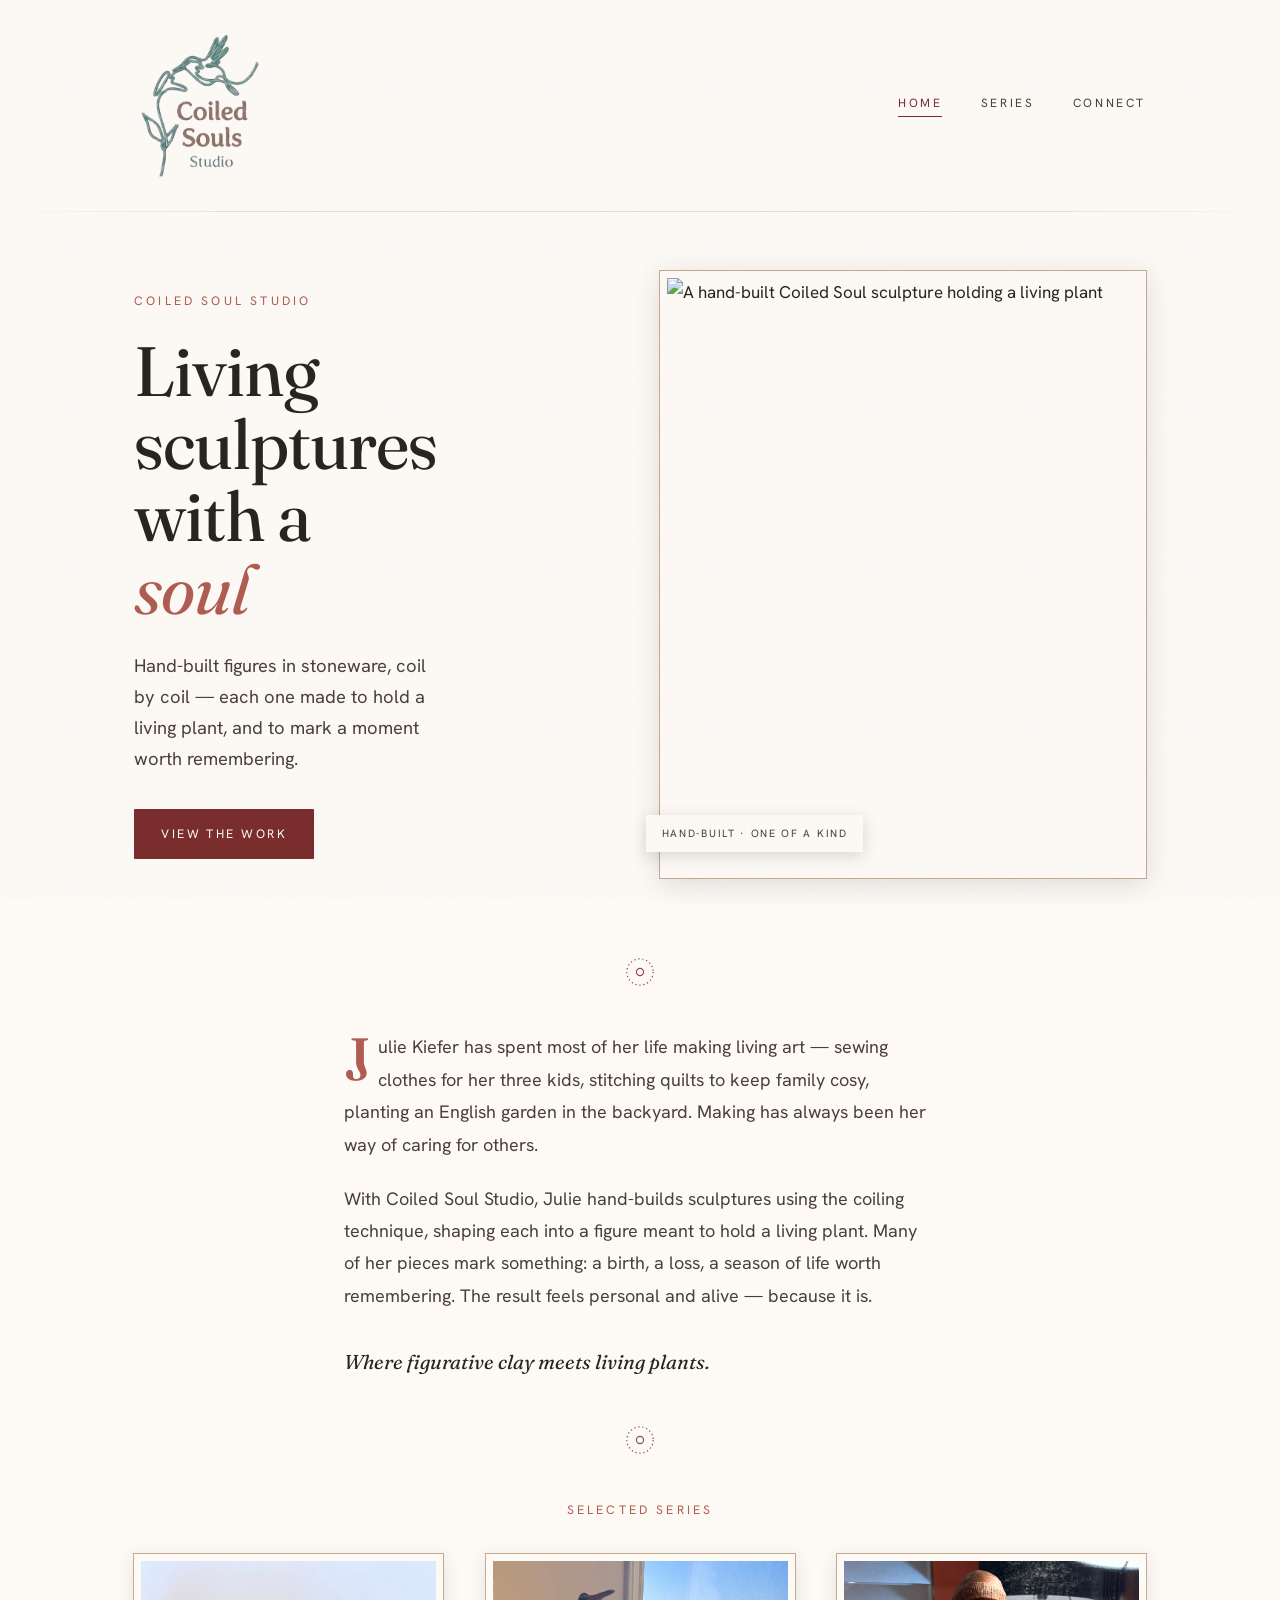
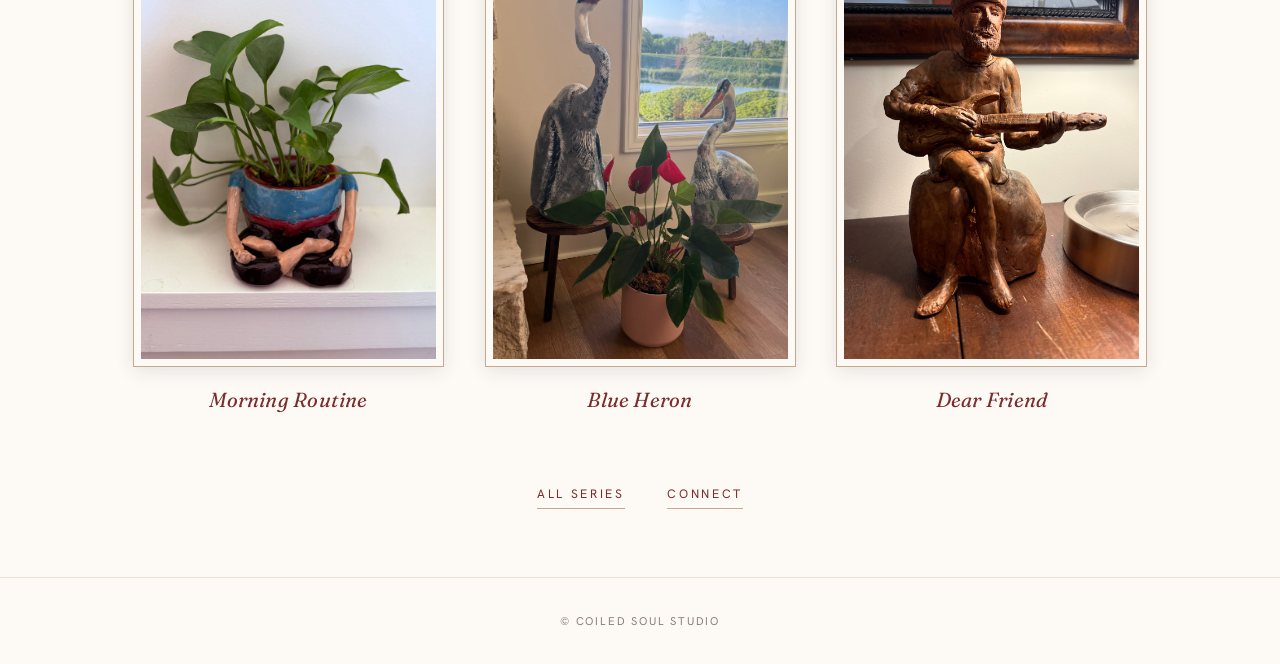
==== index.html @ 81e9a255 "Redesign: Fraunces+Hanken type, Kiln & Terroir palette, new hero, craft texture" ====
<!DOCTYPE html>
<html lang="en">
<head>
  <meta charset="UTF-8" />
  <meta name="viewport" content="width=device-width, initial-scale=1.0" />
  <title>Coiled Soul Studio</title>
  <meta name="description" content="Hand-built clay sculptures by Julie Kiefer — living figures, coil-built in stoneware, made to hold a plant and to mark the moments worth remembering." />
  <link rel="icon" type="image/png" href="favicon.png" />
  <link rel="preconnect" href="https://fonts.googleapis.com" />
  <link rel="preconnect" href="https://fonts.gstatic.com" crossorigin />
  <link href="https://fonts.googleapis.com/css2?family=Fraunces:ital,opsz,wght@0,9..144,400..600;1,9..144,400..500&family=Hanken+Grotesk:wght@400;500;600&display=swap" rel="stylesheet" />
  <link rel="stylesheet" href="style.css" />
</head>
<body>

  <header class="site-header">
    <a href="index.html"><img src="logo.png" alt="Coiled Soul Studio" class="brand-mark" /></a>
    <nav>
      <a href="index.html" class="active">Home</a>
      <a href="series.html">Series</a>
      <a href="connect.html">Connect</a>
    </nav>
  </header>
  <hr class="hairline" />

  <section class="hero">
    <div class="hero-copy">
      <p class="hero-eyebrow">Coiled Soul Studio</p>
      <h1 class="hero-title">Living sculptures<br />with a <em>soul</em></h1>
      <p class="hero-sub">Hand-built figures in stoneware, coil by coil — each one made to hold a living plant, and to mark a moment worth remembering.</p>
      <a class="hero-cta" href="series.html">View the work</a>
    </div>
    <div class="hero-media">
      <img src="Photos - website/Home page/Homepage photo.jpeg" alt="A hand-built Coiled Soul sculpture holding a living plant" class="framed" />
    </div>
  </section>

  <div class="divider"></div>

  <section class="story">
    <p>Julie Kiefer has spent most of her life making living art — sewing clothes for her three kids, stitching quilts to keep family cosy, planting an English garden in the backyard. Making has always been her way of caring for others.</p>
    <p>With Coiled Soul Studio, Julie hand-builds sculptures using the coiling technique, shaping each into a figure meant to hold a living plant. Many of her pieces mark something: a birth, a loss, a season of life worth remembering. The result feels personal and alive — because it is.</p>
    <p class="signoff">Where figurative clay meets living plants.</p>
  </section>

  <div class="divider"></div>

  <p class="section-label">Selected Series</p>
  <section class="series-preview">
    <div class="series-card">
      <a href="morning-routine.html"><img src="Photos - website/Morning Routine/Good intentions.jpg" alt="Morning Routine" /></a>
      <a href="morning-routine.html" class="series-card-title">Morning Routine</a>
    </div>
    <div class="series-card">
      <a href="blue-heron.html"><img src="Photos - website/Blue Heron/blue-heron.jpg" alt="Blue Heron" /></a>
      <a href="blue-heron.html" class="series-card-title">Blue Heron</a>
    </div>
    <div class="series-card">
      <a href="dear-friend.html"><img src="Photos - website/Dear Friend/dear-friend.jpg" alt="Dear Friend" /></a>
      <a href="dear-friend.html" class="series-card-title">Dear Friend</a>
    </div>
  </section>

  <div class="page-links">
    <a href="series.html">All Series</a>
    <a href="connect.html">Connect</a>
  </div>

  <footer>© Coiled Soul Studio</footer>

</body>
</html>
---- style.css ----
*, *::before, *::after { box-sizing: border-box; margin: 0; padding: 0; }

/* ──────────────────────────────────────────────
   COILED SOUL STUDIO
   Palette: brand "Kiln & Terroir" (Peach / Rich
   Terracotta / Sage Moss / Oxblood) on warm neutrals.
   Type: Fraunces (crafted display serif) + Hanken
   Grotesk (warm humanist sans for body/UI).
   ────────────────────────────────────────────── */

:root {
  /* neutrals */
  --warm-white:   #FDFAF6;
  --linen:        #F2EBE1;
  --linen-deep:   #EAE0D2;
  --charcoal:     #2A2420;
  --charcoal-mid: #4A3F3B;
  --mid-gray:     #8C8078;
  --stone:        #C4AA8F;
  /* kiln & terroir */
  --peach:        #FFBE98;
  --terracotta:   #B05C52;
  --sage:         #6B7F5E;
  --oxblood:      #7B2D2D;

  --maxw: 1080px;
  --ease: cubic-bezier(0.22, 1, 0.36, 1);
}

html { scroll-behavior: smooth; }

html, body {
  background-color: var(--warm-white);
  color: var(--charcoal);
  font-family: 'Hanken Grotesk', system-ui, Arial, sans-serif;
  font-weight: 400;
  font-size: 17px;
  line-height: 1.65;
  min-height: 100%;
  -webkit-font-smoothing: antialiased;
  text-rendering: optimizeLegibility;
}

/* subtle fired-clay grain over everything — craft texture */
body::before {
  content: "";
  position: fixed;
  inset: 0;
  z-index: 9999;
  pointer-events: none;
  opacity: 0.05;
  mix-blend-mode: multiply;
  background-image: url("data:image/svg+xml,%3Csvg xmlns='http://www.w3.org/2000/svg' width='160' height='160'%3E%3Cfilter id='n'%3E%3CfeTurbulence type='fractalNoise' baseFrequency='0.85' numOctaves='2' stitchTiles='stitch'/%3E%3C/filter%3E%3Crect width='100%25' height='100%25' filter='url(%23n)'/%3E%3C/svg%3E");
}

a { color: inherit; text-decoration: none; }

img { display: block; max-width: 100%; }

/* matte-board photo treatment, used everywhere */
.framed {
  border: 7px solid var(--warm-white);
  outline: 1px solid var(--stone);
  box-shadow: 0 6px 26px rgba(42, 36, 32, 0.14);
}

/* ── NAV ───────────────────────────────────── */
.site-header {
  display: flex;
  align-items: center;
  justify-content: space-between;
  gap: 1.5rem;
  max-width: var(--maxw);
  margin: 0 auto;
  padding: 1.6rem 2rem;
}

.site-header .brand-mark { width: 132px; }

nav {
  display: flex;
  gap: 2.25rem;
}

nav a {
  font-size: 0.7rem;
  letter-spacing: 0.22em;
  text-transform: uppercase;
  color: var(--charcoal-mid);
  padding-bottom: 3px;
  border-bottom: 1.5px solid transparent;
  transition: color 0.2s var(--ease), border-color 0.2s var(--ease);
}

nav a:hover { color: var(--oxblood); }
nav a.active { color: var(--oxblood); border-bottom-color: var(--oxblood); }

.hairline {
  height: 1px;
  background: linear-gradient(90deg, transparent, var(--linen-deep) 18%, var(--linen-deep) 82%, transparent);
  border: 0;
}

/* legacy centered logo (still used on inner pages) */
.site-logo {
  display: block;
  margin: 2.25rem auto 0;
  width: min(190px, 50vw);
}

/* ── STAMP DIVIDER (replaces the plain 1px line) ─ */
.divider {
  width: 34px;
  height: 34px;
  margin: 2.5rem auto;
  background-image: url("data:image/svg+xml,%3Csvg xmlns='http://www.w3.org/2000/svg' viewBox='0 0 40 40'%3E%3Cg fill='none' stroke='%237B2D2D' stroke-width='1.4'%3E%3Ccircle cx='20' cy='20' r='15.5' stroke-dasharray='1.5 3.2'/%3E%3Ccircle cx='20' cy='20' r='4.2'/%3E%3C/g%3E%3C/svg%3E");
  background-size: contain;
  background-repeat: no-repeat;
  opacity: 0.85;
}

/* ── HERO (home) ───────────────────────────── */
.hero {
  display: grid;
  grid-template-columns: 1fr 1.05fr;
  gap: clamp(2rem, 5vw, 4.5rem);
  align-items: center;
  max-width: var(--maxw);
  margin: clamp(1.5rem, 5vw, 3.5rem) auto clamp(2.5rem, 6vw, 4.5rem);
  padding: 0 2rem;
}

.hero-copy { max-width: 30ch; }

.hero-eyebrow {
  font-size: 0.72rem;
  letter-spacing: 0.26em;
  text-transform: uppercase;
  color: var(--terracotta);
  margin-bottom: 1.4rem;
}

.hero-title {
  font-family: 'Fraunces', Georgia, serif;
  font-optical-sizing: auto;
  font-weight: 430;
  font-size: clamp(2.5rem, 6vw, 4.1rem);
  line-height: 1.04;
  letter-spacing: -0.015em;
  color: var(--charcoal);
}

.hero-title em {
  font-style: italic;
  font-weight: 400;
  color: var(--terracotta);
}

.hero-sub {
  margin-top: 1.5rem;
  font-size: 1.08rem;
  line-height: 1.7;
  color: var(--charcoal-mid);
}

.hero-cta {
  display: inline-block;
  margin-top: 2rem;
  font-size: 0.72rem;
  letter-spacing: 0.2em;
  text-transform: uppercase;
  color: var(--warm-white);
  background: var(--oxblood);
  padding: 0.85rem 1.6rem;
  border-radius: 1px;
  transition: background 0.2s var(--ease), transform 0.2s var(--ease);
}

.hero-cta:hover { background: var(--terracotta); transform: translateY(-1px); }

.hero-media { position: relative; }

.hero-media img {
  width: 100%;
  aspect-ratio: 4/5;
  object-fit: cover;
}

/* small ceramic-stamp badge overlapping the hero image */
.hero-media::after {
  content: "Hand-built · one of a kind";
  position: absolute;
  left: -14px;
  bottom: 26px;
  background: var(--warm-white);
  color: var(--charcoal-mid);
  font-size: 0.62rem;
  letter-spacing: 0.16em;
  text-transform: uppercase;
  padding: 0.6rem 0.9rem;
  box-shadow: 0 4px 16px rgba(42, 36, 32, 0.16);
}

/* ── STORY ─────────────────────────────────── */
.story {
  max-width: 660px;
  margin: 0 auto;
  padding: 0 2rem;
  color: var(--charcoal-mid);
}

.story p { font-size: 1.06rem; line-height: 1.8; }
.story p + p { margin-top: 1.2em; }

.story p:first-of-type::first-letter {
  font-family: 'Fraunces', Georgia, serif;
  font-weight: 500;
  float: left;
  font-size: 3.5rem;
  line-height: 0.82;
  padding: 0.06em 0.12em 0 0;
  color: var(--terracotta);
}

.story .signoff {
  font-family: 'Fraunces', Georgia, serif;
  font-style: italic;
  font-size: 1.18rem;
  color: var(--charcoal);
  margin-top: 1.6em;
}

/* ── SECTION LABELS ────────────────────────── */
.section-label {
  text-align: center;
  font-size: 0.72rem;
  letter-spacing: 0.26em;
  text-transform: uppercase;
  color: var(--terracotta);
  margin-bottom: 2rem;
}

/* ── SERIES PREVIEW + INDEX ────────────────── */
.series-index,
.series-preview {
  display: grid;
  grid-template-columns: repeat(auto-fit, minmax(230px, 1fr));
  gap: clamp(1.5rem, 4vw, 2.5rem);
  max-width: var(--maxw);
  margin: 0 auto 4rem;
  padding: 0 2rem;
}

.series-card {
  display: flex;
  flex-direction: column;
  align-items: center;
  gap: 1rem;
}

.series-card img {
  width: 100%;
  aspect-ratio: 3/4;
  object-fit: cover;
  border: 7px solid var(--warm-white);
  outline: 1px solid var(--stone);
  box-shadow: 0 4px 18px rgba(42, 36, 32, 0.12);
  transition: box-shadow 0.25s var(--ease), transform 0.25s var(--ease);
}

.series-card a:hover img {
  box-shadow: 0 10px 30px rgba(42, 36, 32, 0.2);
  transform: translateY(-3px);
}

.series-card-title {
  font-family: 'Fraunces', Georgia, serif;
  font-style: italic;
  font-size: 1.2rem;
  color: var(--oxblood);
  letter-spacing: 0.01em;
  transition: color 0.2s var(--ease);
}

.series-card-title:hover { color: var(--charcoal); }

/* ── SERIES DETAIL ─────────────────────────── */
.page-title,
.series-heading {
  text-align: center;
  font-family: 'Fraunces', Georgia, serif;
  font-weight: 450;
  font-size: clamp(1.9rem, 4.5vw, 2.6rem);
  letter-spacing: -0.01em;
  color: var(--charcoal);
  margin-bottom: 2rem;
}

.series-section {
  max-width: var(--maxw);
  margin: 0 auto;
  padding: 0 2rem 4rem;
}

.series-grid {
  display: grid;
  grid-template-columns: repeat(auto-fit, minmax(230px, 1fr));
  gap: 2rem;
}

.piece {
  display: flex;
  flex-direction: column;
  align-items: center;
  gap: 0.75rem;
}

.piece img {
  width: 100%;
  aspect-ratio: 3/4;
  object-fit: cover;
  border: 7px solid var(--warm-white);
  outline: 1px solid var(--stone);
  box-shadow: 0 4px 18px rgba(42, 36, 32, 0.12);
}

.piece-caption {
  font-family: 'Fraunces', Georgia, serif;
  font-style: italic;
  font-size: 0.98rem;
  color: var(--mid-gray);
}

/* series prose (e.g. Blue Heron) */
.series-prose-grid {
  display: grid;
  grid-template-columns: 0.9fr 1.1fr;
  gap: clamp(2rem, 5vw, 3.5rem);
  align-items: start;
}

.series-prose-grid .piece img { aspect-ratio: 3/4; }

.series-prose {
  font-size: 1.04rem;
  line-height: 1.8;
  color: var(--charcoal-mid);
}

.series-prose p + p { margin-top: 1.1em; }
.series-prose em { font-family: 'Fraunces', Georgia, serif; font-style: italic; color: var(--oxblood); }

/* ── PAGE LINKS / BACK ─────────────────────── */
.page-links {
  display: flex;
  justify-content: center;
  gap: 2.5rem;
  padding-bottom: 4rem;
}

.page-links a {
  font-size: 0.72rem;
  letter-spacing: 0.22em;
  text-transform: uppercase;
  color: var(--oxblood);
  border-bottom: 1px solid var(--stone);
  padding-bottom: 3px;
  transition: color 0.2s var(--ease), border-color 0.2s var(--ease);
}

.page-links a:hover { color: var(--charcoal); border-bottom-color: var(--charcoal); }

.series-back { text-align: center; padding-bottom: 3.5rem; }

.series-back a {
  font-size: 0.7rem;
  letter-spacing: 0.22em;
  text-transform: uppercase;
  color: var(--mid-gray);
  transition: color 0.2s var(--ease);
}

.series-back a:hover { color: var(--oxblood); }

/* ── CONNECT ───────────────────────────────── */
.connect-section {
  max-width: 520px;
  margin: 0 auto;
  padding: 0 2rem 4rem;
  text-align: center;
  display: flex;
  flex-direction: column;
  align-items: center;
  gap: 1.75rem;
}

.connect-intro {
  font-family: 'Fraunces', Georgia, serif;
  font-style: italic;
  font-size: clamp(1.15rem, 2.4vw, 1.4rem);
  line-height: 1.7;
  color: var(--charcoal-mid);
}

.connect-links-row {
  display: flex;
  flex-wrap: wrap;
  justify-content: center;
  gap: 2.5rem;
}

.connect-link {
  display: flex;
  align-items: center;
  gap: 0.6rem;
  font-size: 0.82rem;
  letter-spacing: 0.06em;
  color: var(--charcoal-mid);
  transition: color 0.2s var(--ease);
}

.connect-link:hover { color: var(--oxblood); }

.connect-link svg {
  width: 20px;
  height: 20px;
  flex-shrink: 0;
  stroke: currentColor;
  fill: none;
  stroke-width: 1.5;
  stroke-linecap: round;
  stroke-linejoin: round;
}

/* ── FOOTER ────────────────────────────────── */
footer {
  text-align: center;
  padding: 2rem 1.5rem;
  font-size: 0.66rem;
  letter-spacing: 0.16em;
  text-transform: uppercase;
  color: var(--mid-gray);
  border-top: 1px solid var(--linen-deep);
}

/* ── RESPONSIVE ────────────────────────────── */
@media (max-width: 760px) {
  .site-header { flex-direction: column; gap: 1.1rem; padding: 1.3rem 1.5rem; }
  .hero { grid-template-columns: 1fr; gap: 2rem; }
  .hero-copy { max-width: none; }
  .hero-media { order: -1; }
  .hero-media::after { left: 8px; }
  .series-prose-grid { grid-template-columns: 1fr; }
}
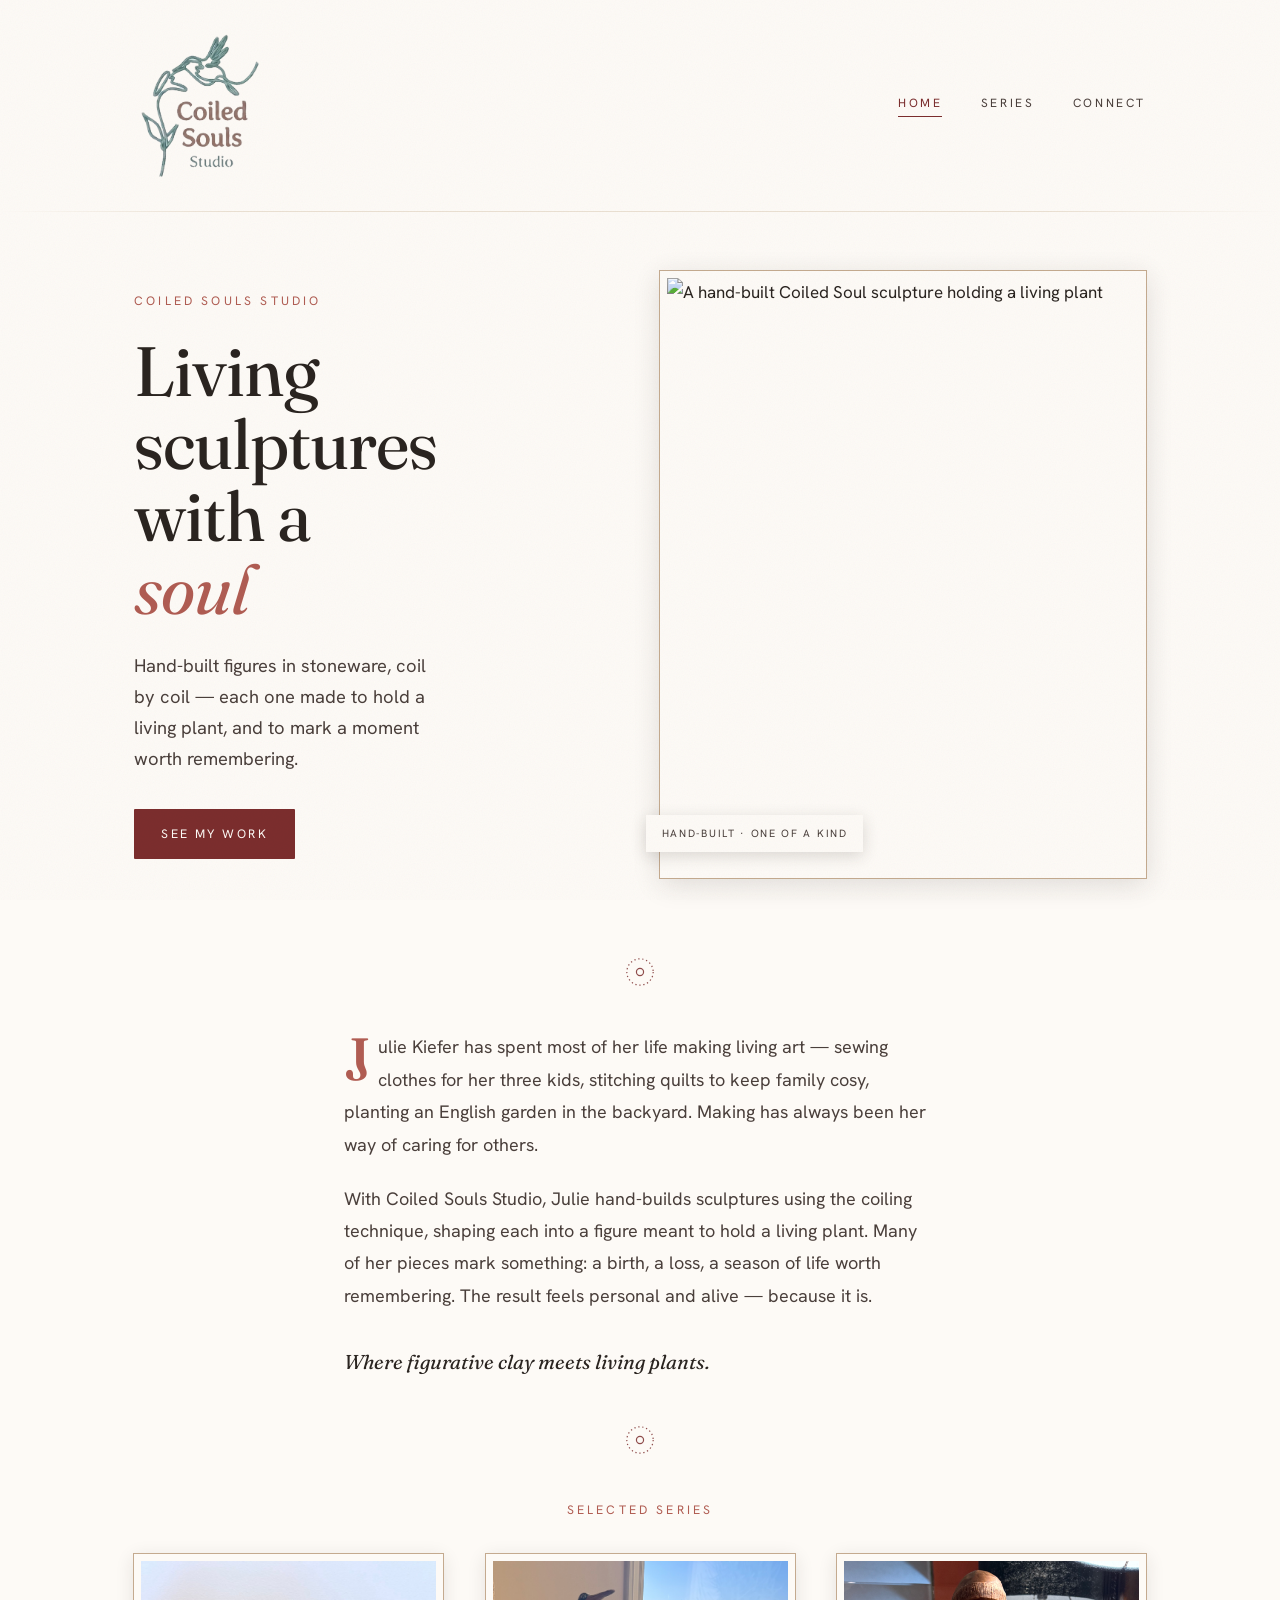
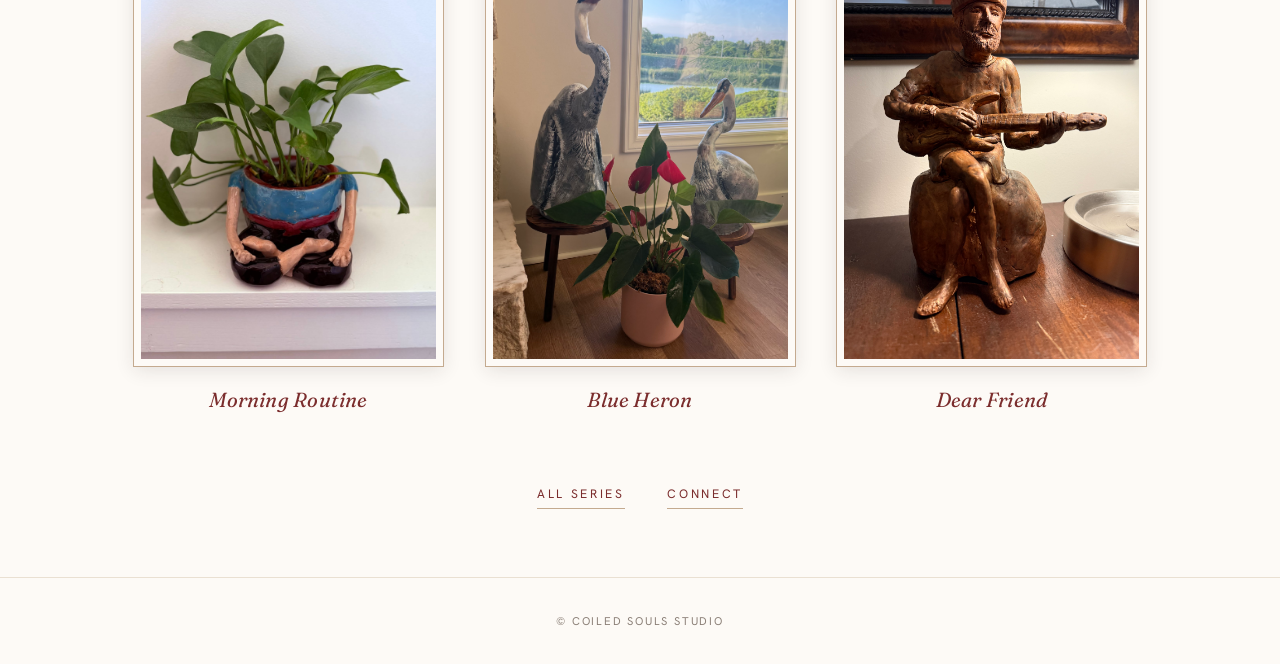
==== commit 41b6bbfd: "Update name to Coiled Souls Studio, button text, series heading, connect italics - Rename "Coiled So" ====
--- a/index.html
+++ b/index.html
@@ -3,7 +3,7 @@
 <head>
   <meta charset="UTF-8" />
   <meta name="viewport" content="width=device-width, initial-scale=1.0" />
-  <title>Coiled Soul Studio</title>
+  <title>Coiled Souls Studio</title>
   <meta name="description" content="Hand-built clay sculptures by Julie Kiefer — living figures, coil-built in stoneware, made to hold a plant and to mark the moments worth remembering." />
   <link rel="icon" type="image/png" href="favicon.png" />
   <link rel="preconnect" href="https://fonts.googleapis.com" />
@@ -14,7 +14,7 @@
 <body>
 
   <header class="site-header">
-    <a href="index.html"><img src="logo.png" alt="Coiled Soul Studio" class="brand-mark" /></a>
+    <a href="index.html"><img src="logo.png" alt="Coiled Souls Studio" class="brand-mark" /></a>
     <nav>
       <a href="index.html" class="active">Home</a>
       <a href="series.html">Series</a>
@@ -25,10 +25,10 @@
 
   <section class="hero">
     <div class="hero-copy">
-      <p class="hero-eyebrow">Coiled Soul Studio</p>
+      <p class="hero-eyebrow">Coiled Souls Studio</p>
       <h1 class="hero-title">Living sculptures<br />with a <em>soul</em></h1>
       <p class="hero-sub">Hand-built figures in stoneware, coil by coil — each one made to hold a living plant, and to mark a moment worth remembering.</p>
-      <a class="hero-cta" href="series.html">View the work</a>
+      <a class="hero-cta" href="series.html">See my work</a>
     </div>
     <div class="hero-media">
       <img src="Photos - website/Home page/Homepage photo.jpeg" alt="A hand-built Coiled Soul sculpture holding a living plant" class="framed" />
@@ -39,7 +39,7 @@
 
   <section class="story">
     <p>Julie Kiefer has spent most of her life making living art — sewing clothes for her three kids, stitching quilts to keep family cosy, planting an English garden in the backyard. Making has always been her way of caring for others.</p>
-    <p>With Coiled Soul Studio, Julie hand-builds sculptures using the coiling technique, shaping each into a figure meant to hold a living plant. Many of her pieces mark something: a birth, a loss, a season of life worth remembering. The result feels personal and alive — because it is.</p>
+    <p>With Coiled Souls Studio, Julie hand-builds sculptures using the coiling technique, shaping each into a figure meant to hold a living plant. Many of her pieces mark something: a birth, a loss, a season of life worth remembering. The result feels personal and alive — because it is.</p>
     <p class="signoff">Where figurative clay meets living plants.</p>
   </section>
 
@@ -66,7 +66,7 @@
     <a href="connect.html">Connect</a>
   </div>
 
-  <footer>© Coiled Soul Studio</footer>
+  <footer>© Coiled Souls Studio</footer>
 
 </body>
 </html>
--- a/style.css
+++ b/style.css
@@ -396,7 +396,7 @@
 
 .connect-intro {
   font-family: 'Fraunces', Georgia, serif;
-  font-style: italic;
+  font-style: normal;
   font-size: clamp(1.15rem, 2.4vw, 1.4rem);
   line-height: 1.7;
   color: var(--charcoal-mid);
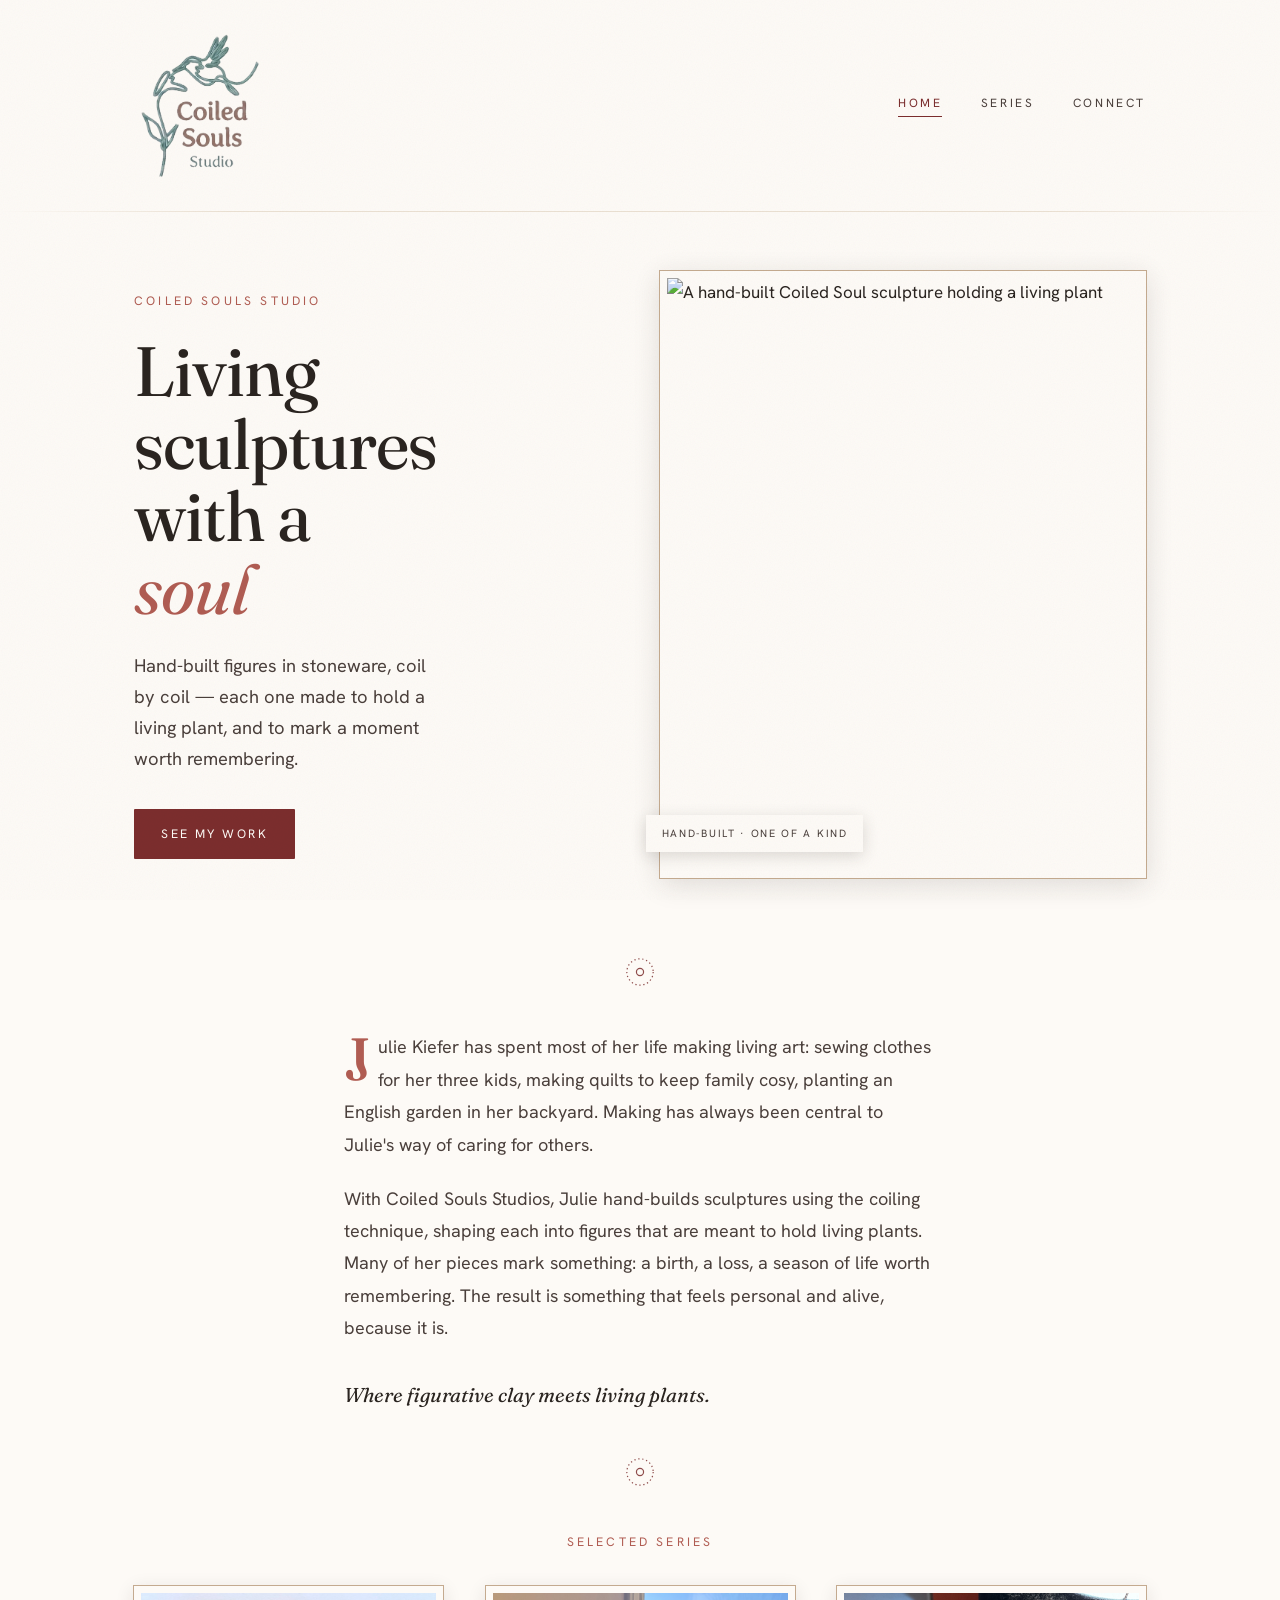
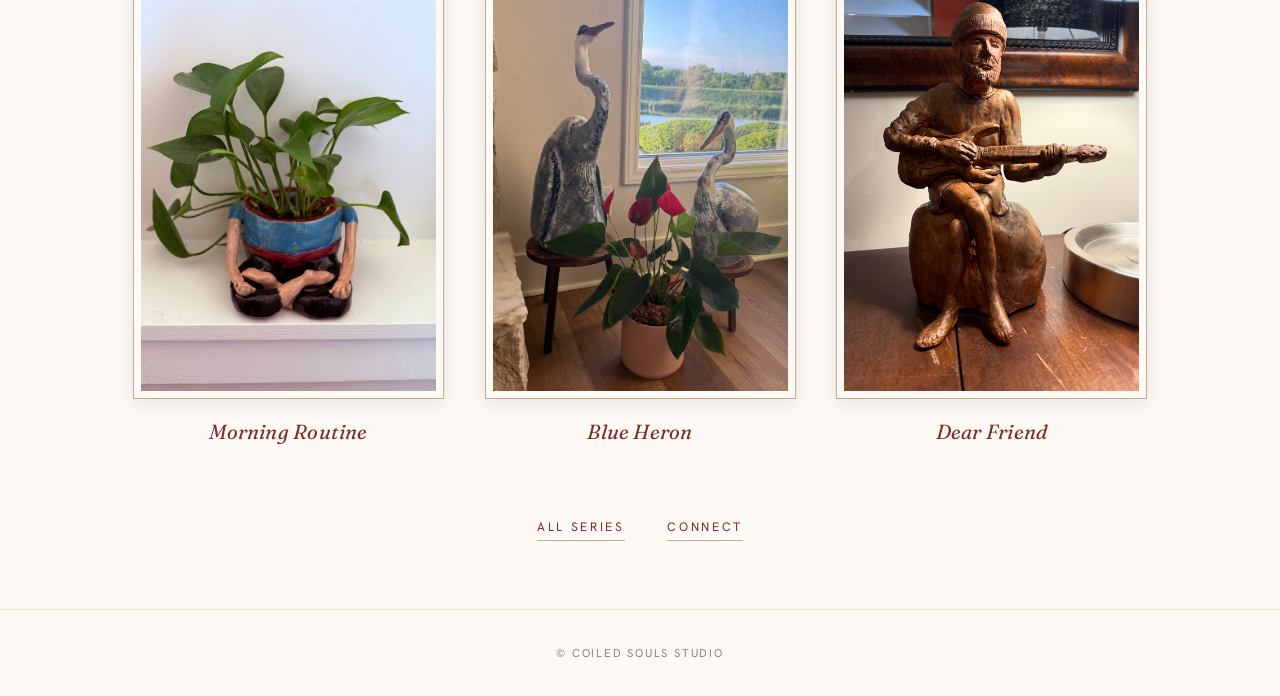
==== commit 5526954d: "Update home page story text Co-Authored-By: Claude Sonnet 4.6 <noreply@anthropic.com>" ====
--- a/index.html
+++ b/index.html
@@ -38,8 +38,8 @@
   <div class="divider"></div>
 
   <section class="story">
-    <p>Julie Kiefer has spent most of her life making living art — sewing clothes for her three kids, stitching quilts to keep family cosy, planting an English garden in the backyard. Making has always been her way of caring for others.</p>
-    <p>With Coiled Souls Studio, Julie hand-builds sculptures using the coiling technique, shaping each into a figure meant to hold a living plant. Many of her pieces mark something: a birth, a loss, a season of life worth remembering. The result feels personal and alive — because it is.</p>
+    <p>Julie Kiefer has spent most of her life making living art: sewing clothes for her three kids, making quilts to keep family cosy, planting an English garden in her backyard. Making has always been central to Julie's way of caring for others.</p>
+    <p>With Coiled Souls Studios, Julie hand-builds sculptures using the coiling technique, shaping each into figures that are meant to hold living plants. Many of her pieces mark something: a birth, a loss, a season of life worth remembering. The result is something that feels personal and alive, because it is.</p>
     <p class="signoff">Where figurative clay meets living plants.</p>
   </section>
 
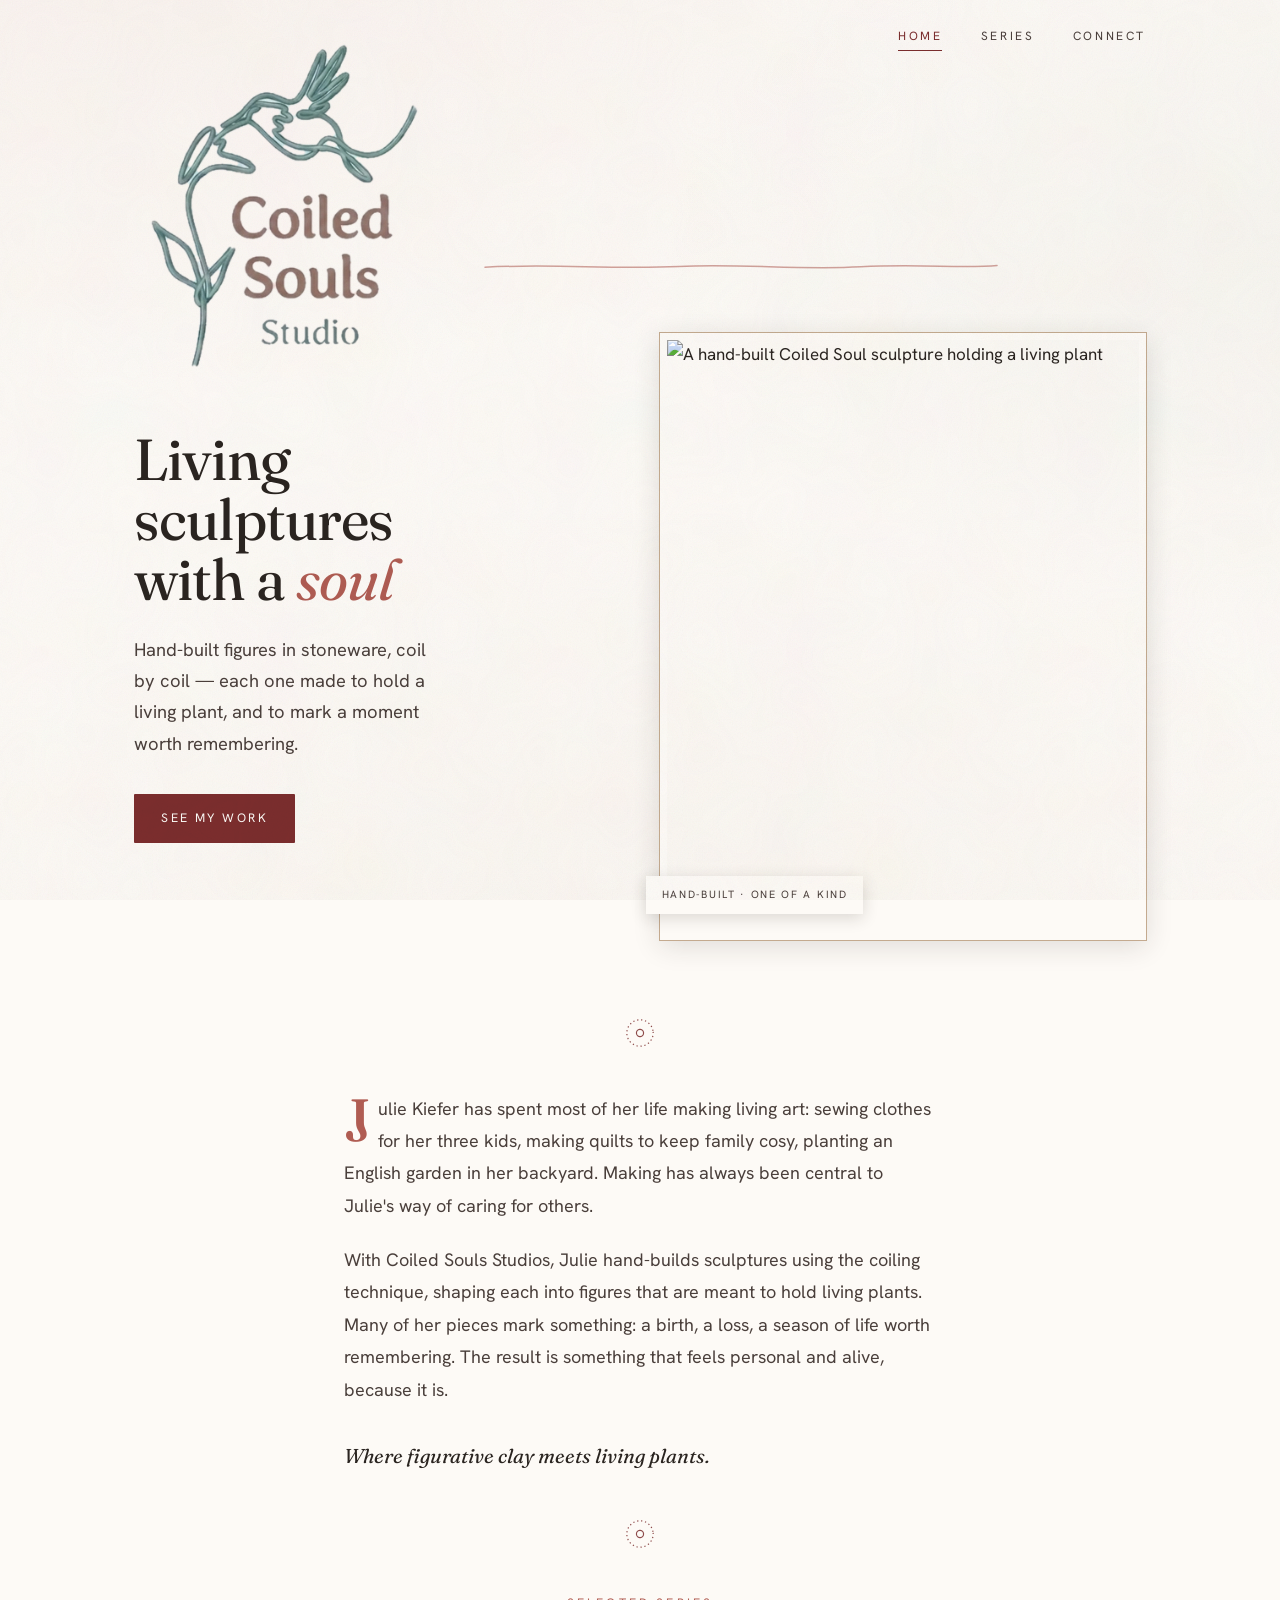
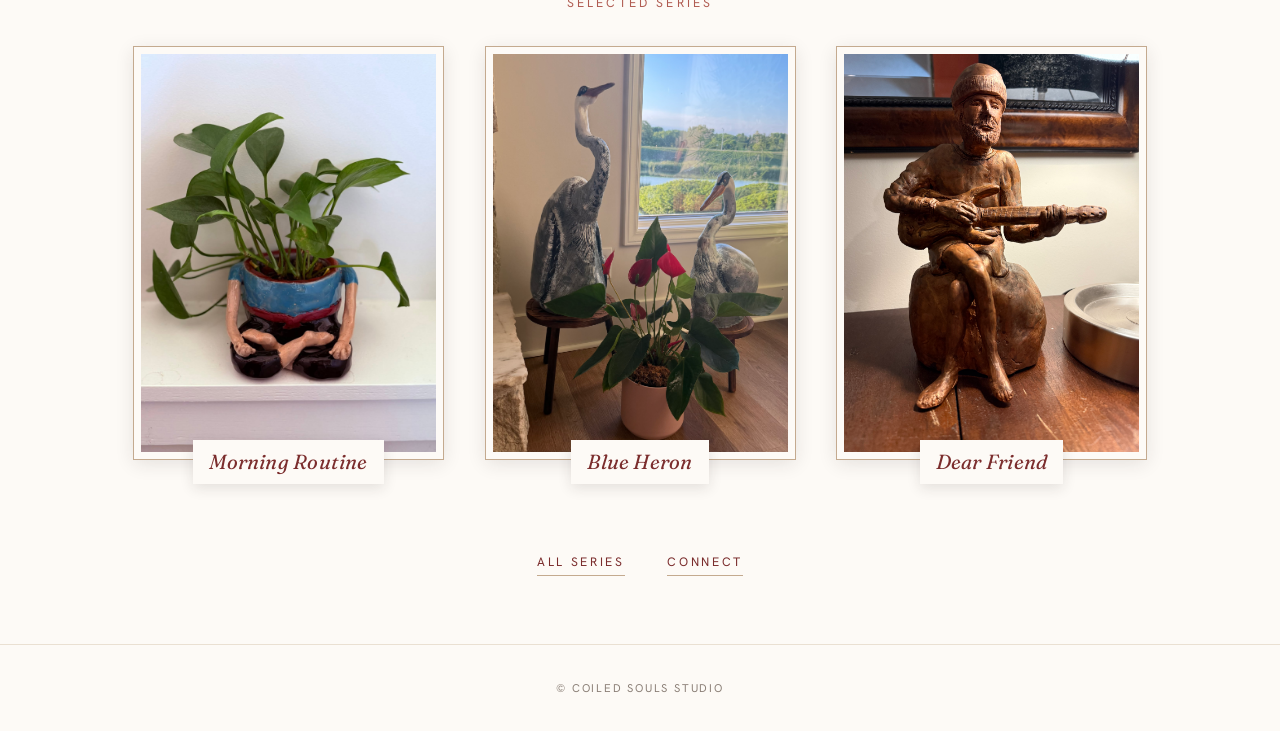
==== commit 90e8f2df: "Remove redundant hero eyebrow; raise rule with logo overhanging - Drop "Coiled Souls Studio" hero ey" ====
--- a/index.html
+++ b/index.html
@@ -25,7 +25,6 @@
 
   <section class="hero">
     <div class="hero-copy">
-      <p class="hero-eyebrow">Coiled Souls Studio</p>
       <h1 class="hero-title">Living sculptures<br />with a <em>soul</em></h1>
       <p class="hero-sub">Hand-built figures in stoneware, coil by coil — each one made to hold a living plant, and to mark a moment worth remembering.</p>
       <a class="hero-cta" href="series.html">See my work</a>
--- a/style.css
+++ b/style.css
@@ -27,10 +27,16 @@
   --ease: cubic-bezier(0.22, 1, 0.36, 1);
 }
 
-html { scroll-behavior: smooth; }
+html { scroll-behavior: smooth; overflow-x: clip; }
 
 html, body {
   background-color: var(--warm-white);
+  /* unevenly-fired clay: warm blooms drift across the page like a kiln flash */
+  background-image:
+    radial-gradient(120% 85% at 10% -5%,  rgba(176, 92, 82, 0.045), transparent 58%),
+    radial-gradient(95% 75% at 102% 28%,  rgba(107, 127, 94, 0.038), transparent 55%),
+    radial-gradient(110% 95% at 50% 112%, rgba(196, 170, 143, 0.06), transparent 60%);
+  background-attachment: fixed;
   color: var(--charcoal);
   font-family: 'Hanken Grotesk', system-ui, Arial, sans-serif;
   font-weight: 400;
@@ -41,16 +47,28 @@
   text-rendering: optimizeLegibility;
 }
 
-/* subtle fired-clay grain over everything — craft texture */
+/* fine paper/clay grain pressed over everything — the tooth of handmade stock */
 body::before {
   content: "";
   position: fixed;
   inset: 0;
   z-index: 9999;
   pointer-events: none;
-  opacity: 0.05;
+  opacity: 0.07;
   mix-blend-mode: multiply;
-  background-image: url("data:image/svg+xml,%3Csvg xmlns='http://www.w3.org/2000/svg' width='160' height='160'%3E%3Cfilter id='n'%3E%3CfeTurbulence type='fractalNoise' baseFrequency='0.85' numOctaves='2' stitchTiles='stitch'/%3E%3C/filter%3E%3Crect width='100%25' height='100%25' filter='url(%23n)'/%3E%3C/svg%3E");
+  background-image: url("data:image/svg+xml,%3Csvg xmlns='http://www.w3.org/2000/svg' width='180' height='180'%3E%3Cfilter id='n'%3E%3CfeTurbulence type='fractalNoise' baseFrequency='0.8' numOctaves='3' stitchTiles='stitch'/%3E%3C/filter%3E%3Crect width='100%25' height='100%25' filter='url(%23n)'/%3E%3C/svg%3E");
+}
+
+/* coarser cloud-mottle — the soft unevenness of a hand-pulled sheet */
+body::after {
+  content: "";
+  position: fixed;
+  inset: 0;
+  z-index: 9998;
+  pointer-events: none;
+  opacity: 0.04;
+  mix-blend-mode: multiply;
+  background-image: url("data:image/svg+xml,%3Csvg xmlns='http://www.w3.org/2000/svg' width='520' height='520'%3E%3Cfilter id='m'%3E%3CfeTurbulence type='fractalNoise' baseFrequency='0.012' numOctaves='2' stitchTiles='stitch'/%3E%3C/filter%3E%3Crect width='100%25' height='100%25' filter='url(%23m)'/%3E%3C/svg%3E");
 }
 
 a { color: inherit; text-decoration: none; }
@@ -67,15 +85,22 @@
 /* ── NAV ───────────────────────────────────── */
 .site-header {
   display: flex;
-  align-items: center;
+  align-items: flex-start;
   justify-content: space-between;
   gap: 1.5rem;
   max-width: var(--maxw);
   margin: 0 auto;
   padding: 1.6rem 2rem;
-}
-
-.site-header .brand-mark { width: 132px; }
+  position: relative;
+}
+
+/* logo keeps its size but overhangs below the header so the rule sits high */
+.site-header .brand-mark {
+  width: clamp(200px, 24vw, 300px);
+  margin-bottom: -150px;
+  position: relative;
+  z-index: 5;
+}
 
 nav {
   display: flex;
@@ -95,10 +120,16 @@
 nav a:hover { color: var(--oxblood); }
 nav a.active { color: var(--oxblood); border-bottom-color: var(--oxblood); }
 
+/* hand-drawn ink rule — a single wobbling stroke pulled by hand, not a ruler */
 .hairline {
-  height: 1px;
-  background: linear-gradient(90deg, transparent, var(--linen-deep) 18%, var(--linen-deep) 82%, transparent);
+  height: 13px;
   border: 0;
+  margin: 0 auto;
+  max-width: var(--maxw);
+  background-repeat: no-repeat;
+  background-position: 68% center;
+  background-size: clamp(220px, 46vw, 520px) 13px;
+  background-image: url("data:image/svg+xml,%3Csvg xmlns='http://www.w3.org/2000/svg' viewBox='0 0 520 13' preserveAspectRatio='none'%3E%3Cpath d='M4 7.2 C70 3.6 132 9.4 198 6.4 C262 3.5 318 10.2 380 6.8 C436 3.8 486 8.6 516 5.4' fill='none' stroke='%23B05C52' stroke-width='1.5' stroke-linecap='round' opacity='0.55'/%3E%3C/svg%3E");
 }
 
 /* legacy centered logo (still used on inner pages) */
@@ -117,6 +148,7 @@
   background-size: contain;
   background-repeat: no-repeat;
   opacity: 0.85;
+  transform: rotate(-5deg);
 }
 
 /* ── HERO (home) ───────────────────────────── */
@@ -133,18 +165,19 @@
 .hero-copy { max-width: 30ch; }
 
 .hero-eyebrow {
-  font-size: 0.72rem;
-  letter-spacing: 0.26em;
+  font-size: clamp(2.1rem, 5.2vw, 3.9rem);
+  line-height: 1.12;
+  letter-spacing: 0.08em;
   text-transform: uppercase;
   color: var(--terracotta);
-  margin-bottom: 1.4rem;
+  margin-bottom: 1.1rem;
 }
 
 .hero-title {
   font-family: 'Fraunces', Georgia, serif;
   font-optical-sizing: auto;
   font-weight: 430;
-  font-size: clamp(2.5rem, 6vw, 4.1rem);
+  font-size: clamp(2.2rem, 5vw, 3.4rem);
   line-height: 1.04;
   letter-spacing: -0.015em;
   color: var(--charcoal);
@@ -255,7 +288,7 @@
   display: flex;
   flex-direction: column;
   align-items: center;
-  gap: 1rem;
+  gap: 0;
 }
 
 .series-card img {
@@ -273,12 +306,20 @@
   transform: translateY(-3px);
 }
 
+/* caption rides up over the photo's lower edge on a little paper chip */
 .series-card-title {
   font-family: 'Fraunces', Georgia, serif;
   font-style: italic;
   font-size: 1.2rem;
   color: var(--oxblood);
   letter-spacing: 0.01em;
+  position: relative;
+  z-index: 2;
+  margin-top: -1.15rem;
+  align-self: center;
+  background: var(--warm-white);
+  padding: 0.3rem 0.95rem;
+  box-shadow: 0 4px 14px rgba(42, 36, 32, 0.12);
   transition: color 0.2s var(--ease);
 }
 
@@ -312,7 +353,7 @@
   display: flex;
   flex-direction: column;
   align-items: center;
-  gap: 0.75rem;
+  gap: 0;
 }
 
 .piece img {
@@ -328,7 +369,13 @@
   font-family: 'Fraunces', Georgia, serif;
   font-style: italic;
   font-size: 0.98rem;
-  color: var(--mid-gray);
+  color: var(--charcoal-mid);
+  position: relative;
+  z-index: 2;
+  margin-top: -1rem;
+  background: var(--warm-white);
+  padding: 0.28rem 0.9rem;
+  box-shadow: 0 4px 14px rgba(42, 36, 32, 0.12);
 }
 
 /* series prose (e.g. Blue Heron) */
@@ -340,6 +387,8 @@
 }
 
 .series-prose-grid .piece img { aspect-ratio: 3/4; }
+
+.series-prose-grid .series-prose { margin-top: 1.75rem; }
 
 .series-prose {
   font-size: 1.04rem;
@@ -445,7 +494,9 @@
 
 /* ── RESPONSIVE ────────────────────────────── */
 @media (max-width: 760px) {
-  .site-header { flex-direction: column; gap: 1.1rem; padding: 1.3rem 1.5rem; }
+  .site-header { flex-direction: column; align-items: center; gap: 1.1rem; padding: 1.3rem 1.5rem; }
+  .site-header .brand-mark { margin-bottom: 0; }
+  .hairline { background-position: center; }
   .hero { grid-template-columns: 1fr; gap: 2rem; }
   .hero-copy { max-width: none; }
   .hero-media { order: -1; }
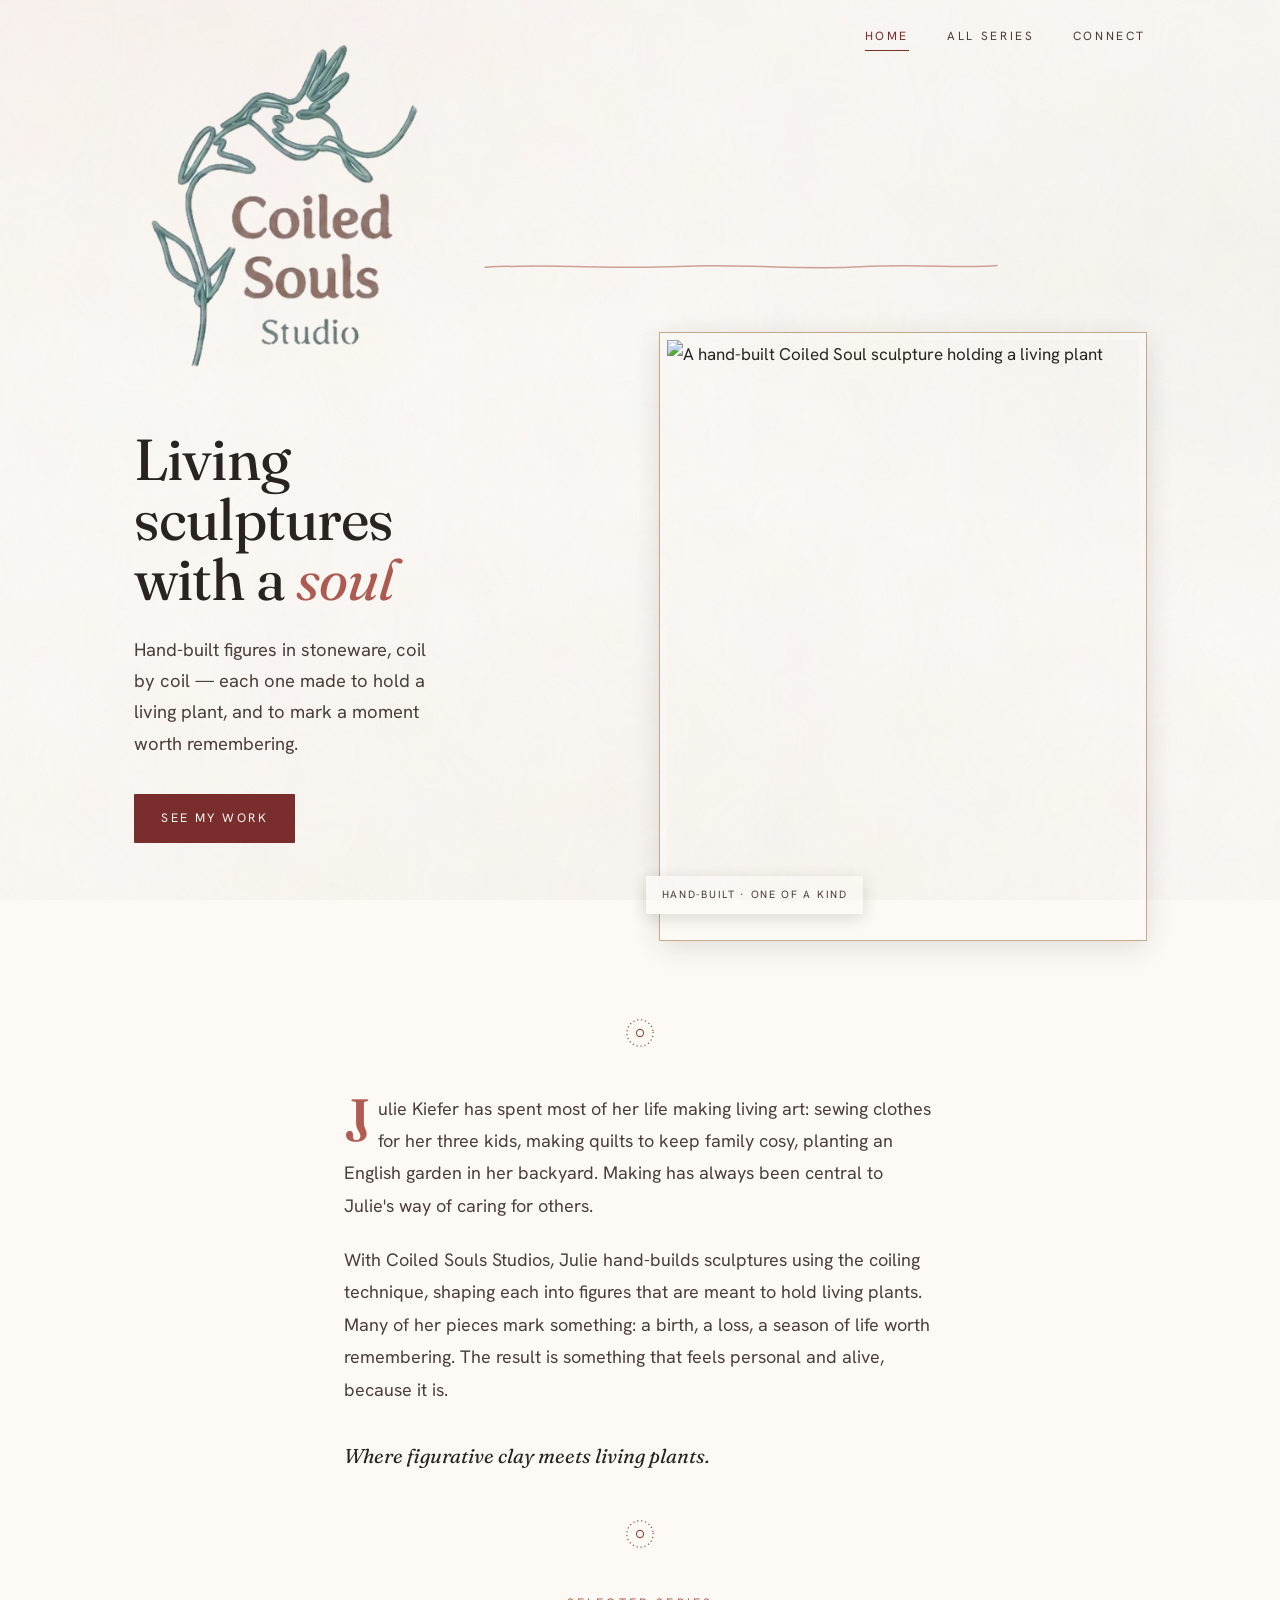
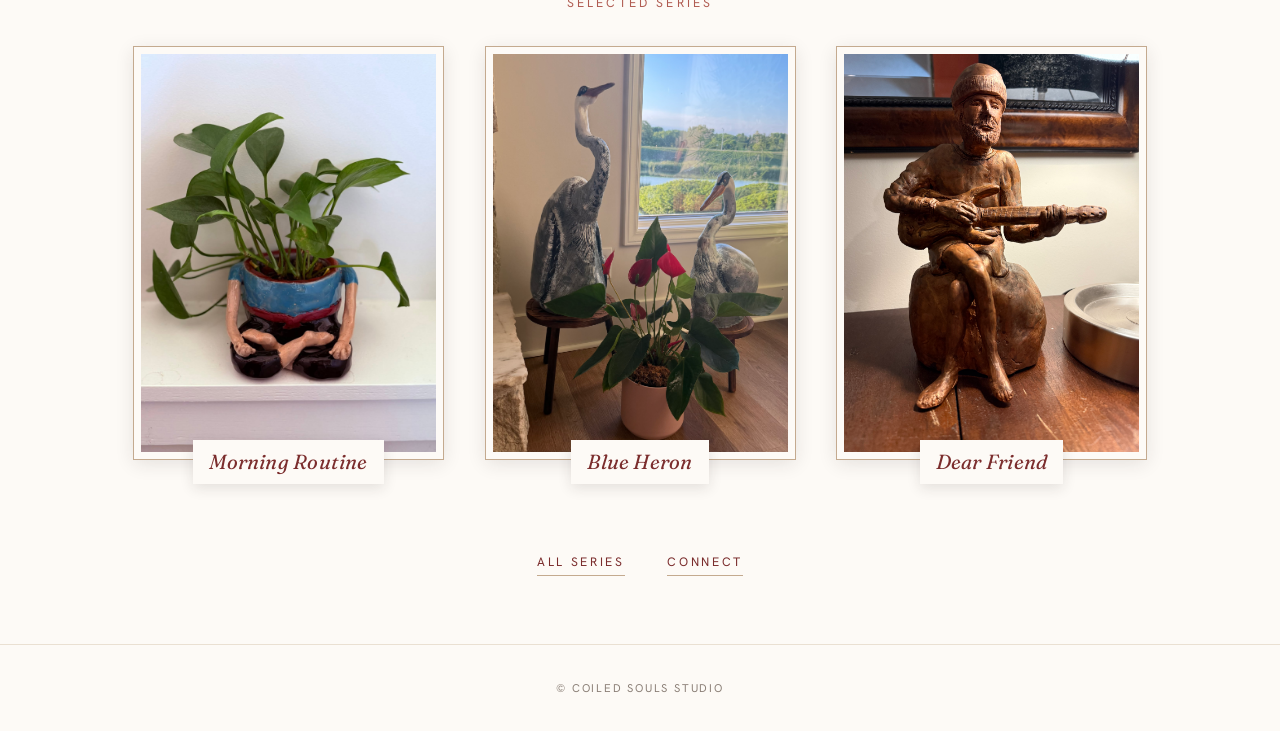
==== commit 31762401: "Series page: clear logo overhang, drop label, rename nav link - Push series index and detail content" ====
--- a/index.html
+++ b/index.html
@@ -17,7 +17,7 @@
     <a href="index.html"><img src="logo.png" alt="Coiled Souls Studio" class="brand-mark" /></a>
     <nav>
       <a href="index.html" class="active">Home</a>
-      <a href="series.html">Series</a>
+      <a href="series.html">All Series</a>
       <a href="connect.html">Connect</a>
     </nav>
   </header>
--- a/style.css
+++ b/style.css
@@ -284,6 +284,9 @@
   padding: 0 2rem;
 }
 
+/* inner pages have no hero to absorb the overhanging logo — clear it */
+.series-index { margin-top: 150px; }
+
 .series-card {
   display: flex;
   flex-direction: column;
@@ -339,7 +342,7 @@
 
 .series-section {
   max-width: var(--maxw);
-  margin: 0 auto;
+  margin: 150px auto 0;
   padding: 0 2rem 4rem;
 }
 
@@ -497,6 +500,7 @@
   .site-header { flex-direction: column; align-items: center; gap: 1.1rem; padding: 1.3rem 1.5rem; }
   .site-header .brand-mark { margin-bottom: 0; }
   .hairline { background-position: center; }
+  .series-index, .series-section { margin-top: 2rem; }
   .hero { grid-template-columns: 1fr; gap: 2rem; }
   .hero-copy { max-width: none; }
   .hero-media { order: -1; }
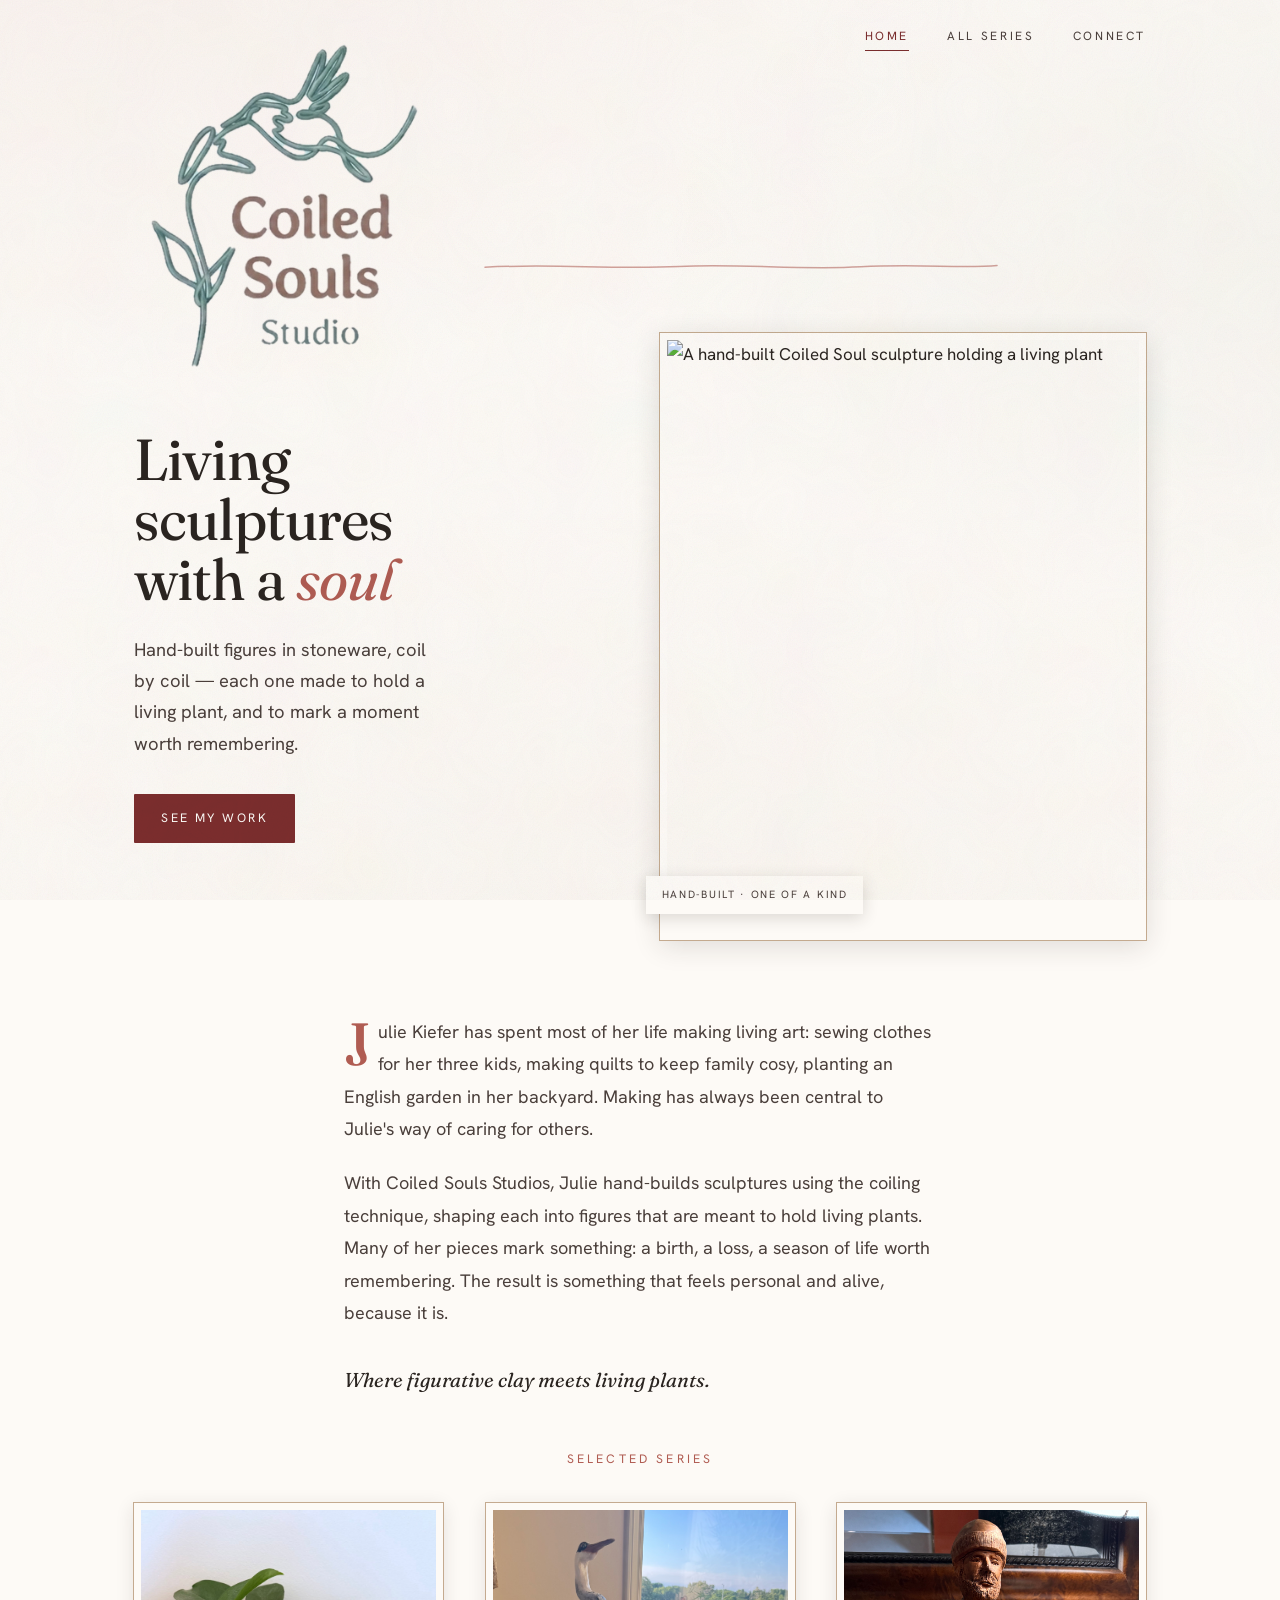
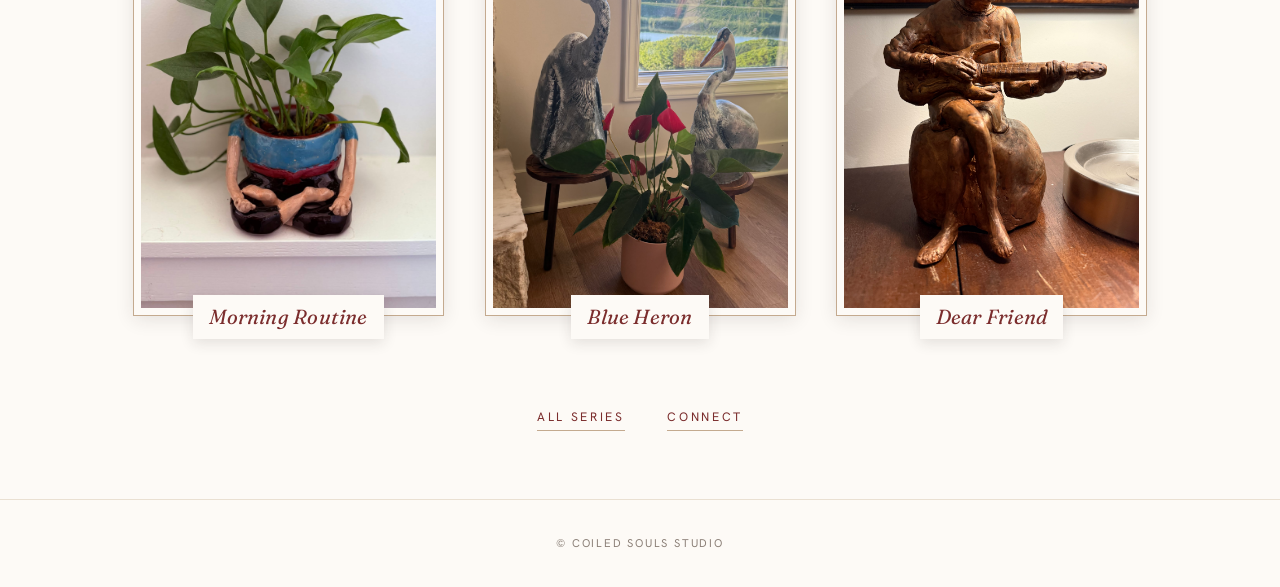
==== commit 66170ae3: "Remove home page stamp dividers; tighten section spacing Drop both decorative stamp dividers on the " ====
--- a/index.html
+++ b/index.html
@@ -34,15 +34,11 @@
     </div>
   </section>
 
-  <div class="divider"></div>
-
   <section class="story">
     <p>Julie Kiefer has spent most of her life making living art: sewing clothes for her three kids, making quilts to keep family cosy, planting an English garden in her backyard. Making has always been central to Julie's way of caring for others.</p>
     <p>With Coiled Souls Studios, Julie hand-builds sculptures using the coiling technique, shaping each into figures that are meant to hold living plants. Many of her pieces mark something: a birth, a loss, a season of life worth remembering. The result is something that feels personal and alive, because it is.</p>
     <p class="signoff">Where figurative clay meets living plants.</p>
   </section>
-
-  <div class="divider"></div>
 
   <p class="section-label">Selected Series</p>
   <section class="series-preview">
--- a/style.css
+++ b/style.css
@@ -270,6 +270,7 @@
   letter-spacing: 0.26em;
   text-transform: uppercase;
   color: var(--terracotta);
+  margin-top: 3rem;
   margin-bottom: 2rem;
 }
 
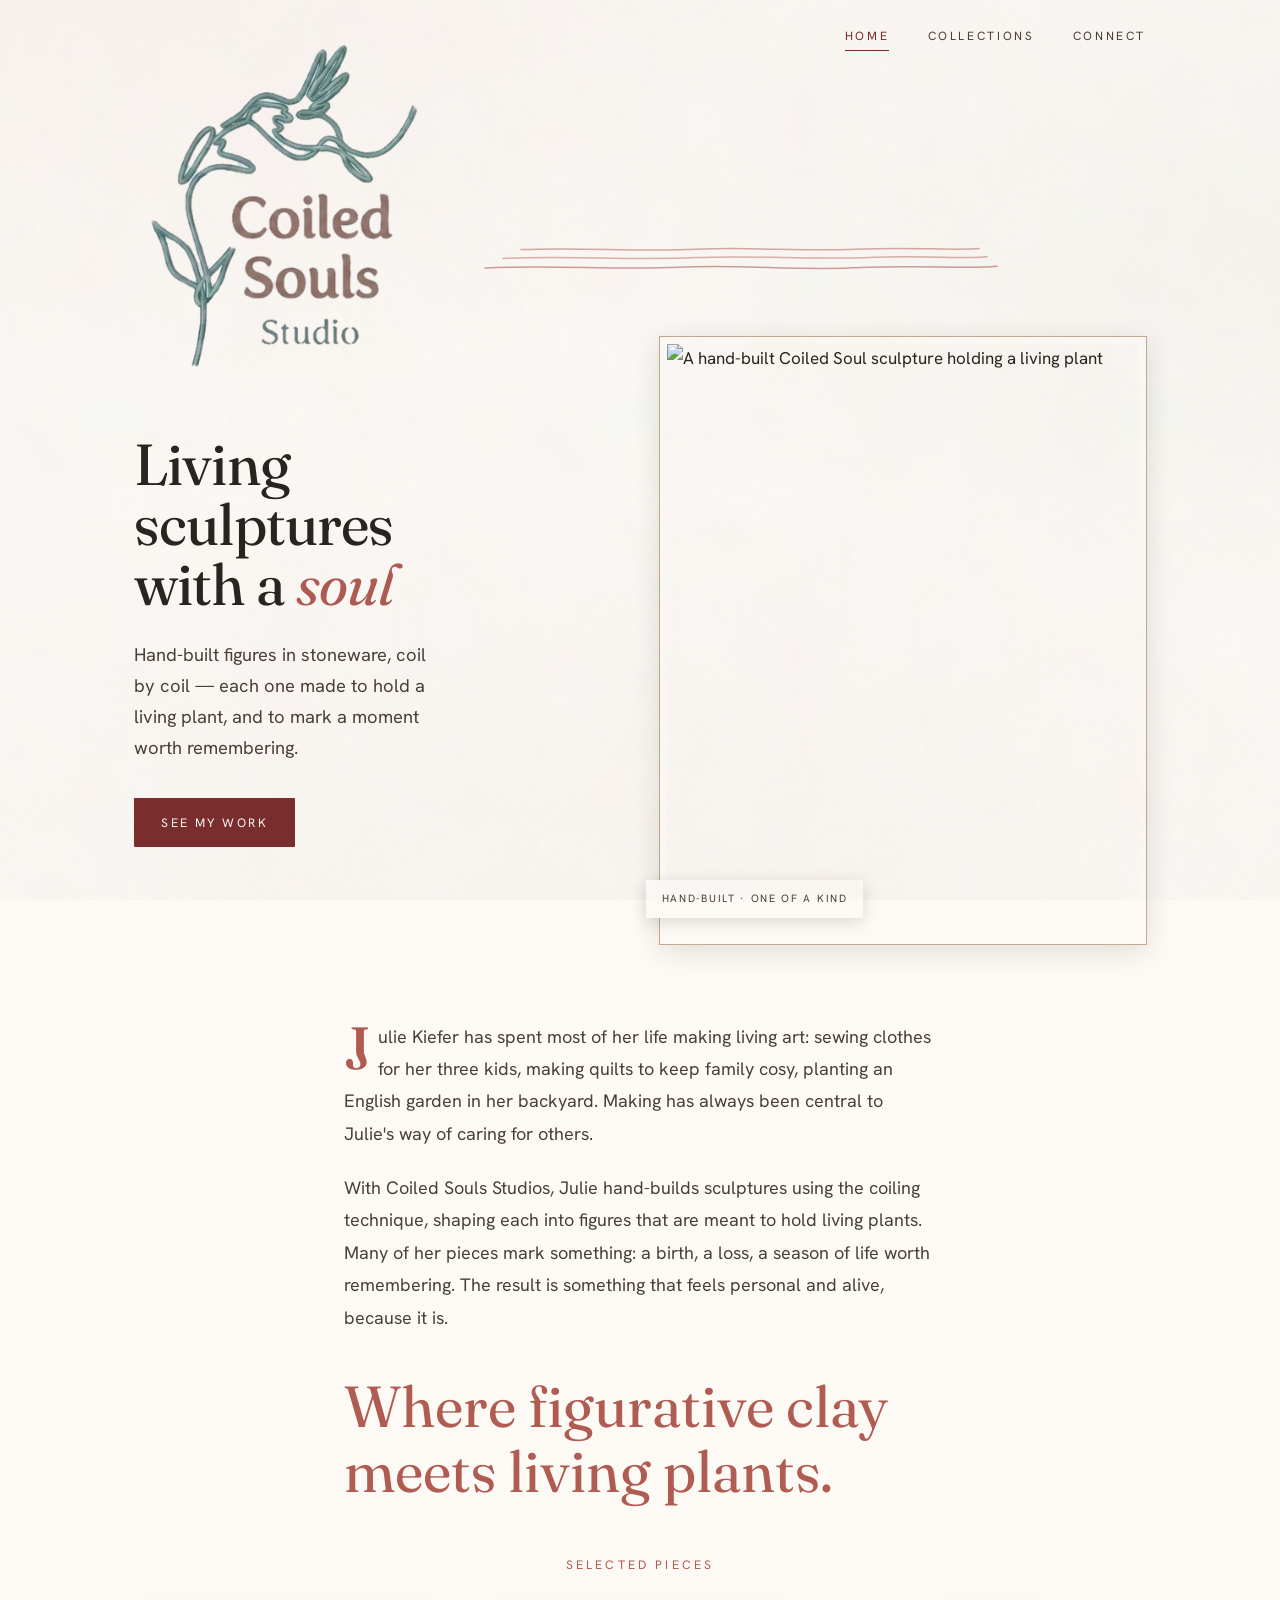
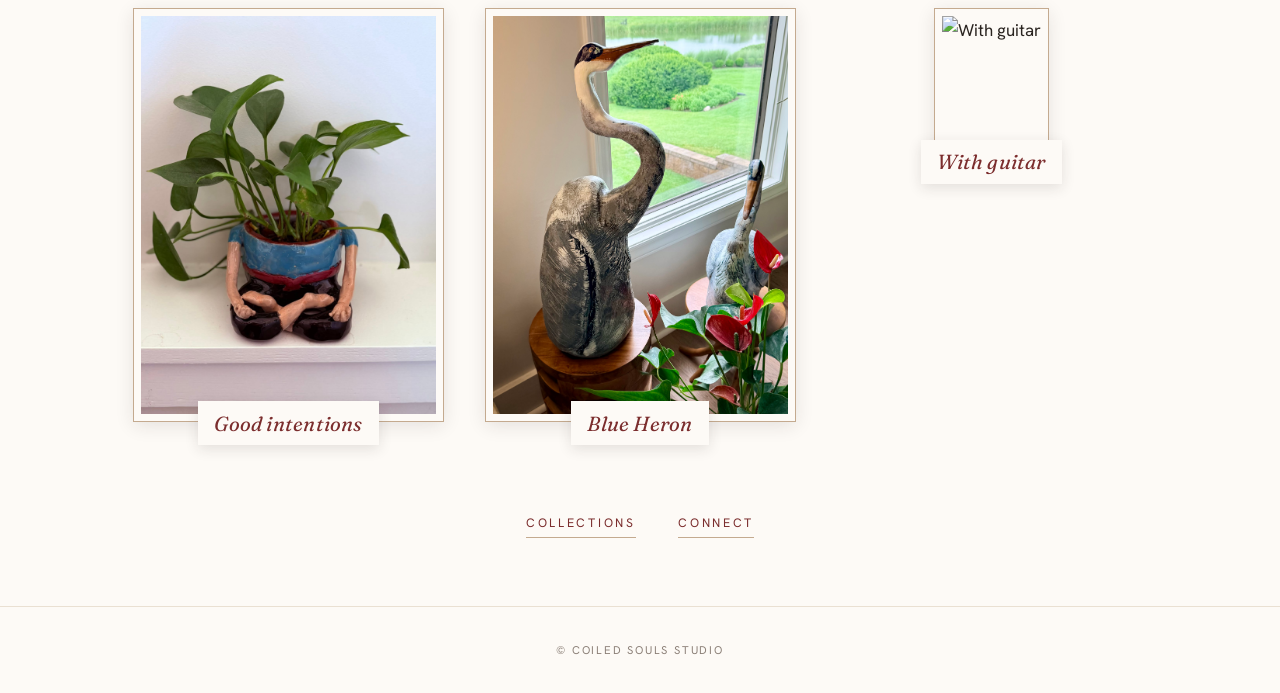
==== commit a5c0c18d: "Restructure into Collections with series + individual pieces - Rename "All Series" -> "Collections" " ====
--- a/index.html
+++ b/index.html
@@ -17,7 +17,7 @@
     <a href="index.html"><img src="logo.png" alt="Coiled Souls Studio" class="brand-mark" /></a>
     <nav>
       <a href="index.html" class="active">Home</a>
-      <a href="series.html">All Series</a>
+      <a href="collections.html">Collections</a>
       <a href="connect.html">Connect</a>
     </nav>
   </header>
@@ -27,7 +27,7 @@
     <div class="hero-copy">
       <h1 class="hero-title">Living sculptures<br />with a <em>soul</em></h1>
       <p class="hero-sub">Hand-built figures in stoneware, coil by coil — each one made to hold a living plant, and to mark a moment worth remembering.</p>
-      <a class="hero-cta" href="series.html">See my work</a>
+      <a class="hero-cta" href="collections.html">See my work</a>
     </div>
     <div class="hero-media">
       <img src="Photos - website/Home page/Homepage photo.jpeg" alt="A hand-built Coiled Soul sculpture holding a living plant" class="framed" />
@@ -40,24 +40,24 @@
     <p class="signoff">Where figurative clay meets living plants.</p>
   </section>
 
-  <p class="section-label">Selected Series</p>
+  <p class="section-label">Selected Pieces</p>
   <section class="series-preview">
     <div class="series-card">
-      <a href="morning-routine.html"><img src="Photos - website/Morning Routine/Good intentions.jpg" alt="Morning Routine" /></a>
-      <a href="morning-routine.html" class="series-card-title">Morning Routine</a>
+      <a href="early-edition.html"><img src="Photos - website/Collection - Early Edition/Series - Morning Routine/Good intentions.jpg" alt="Good intentions" /></a>
+      <a href="early-edition.html" class="series-card-title">Good intentions</a>
     </div>
     <div class="series-card">
-      <a href="blue-heron.html"><img src="Photos - website/Blue Heron/blue-heron.jpg" alt="Blue Heron" /></a>
-      <a href="blue-heron.html" class="series-card-title">Blue Heron</a>
+      <a href="other-works.html"><img src="Photos - website/Collection - Other works/Blue Heron/Blue Heron.jpg" alt="Blue Heron" /></a>
+      <a href="other-works.html" class="series-card-title">Blue Heron</a>
     </div>
     <div class="series-card">
-      <a href="dear-friend.html"><img src="Photos - website/Dear Friend/dear-friend.jpg" alt="Dear Friend" /></a>
-      <a href="dear-friend.html" class="series-card-title">Dear Friend</a>
+      <a href="other-works.html"><img src="Photos - website/Collection - Other works/Dear Friend/With guitar.jpeg" alt="With guitar" /></a>
+      <a href="other-works.html" class="series-card-title">With guitar</a>
     </div>
   </section>
 
   <div class="page-links">
-    <a href="series.html">All Series</a>
+    <a href="collections.html">Collections</a>
     <a href="connect.html">Connect</a>
   </div>
 
--- a/style.css
+++ b/style.css
@@ -120,35 +120,16 @@
 nav a:hover { color: var(--oxblood); }
 nav a.active { color: var(--oxblood); border-bottom-color: var(--oxblood); }
 
-/* hand-drawn ink rule — a single wobbling stroke pulled by hand, not a ruler */
+/* hand-drawn ink rule — three wobbling strokes pulled by hand, not a ruler */
 .hairline {
-  height: 13px;
+  height: 30px;
   border: 0;
-  margin: 0 auto;
+  margin: -17px auto clamp(2.5rem, 5vw, 4rem);
   max-width: var(--maxw);
   background-repeat: no-repeat;
   background-position: 68% center;
-  background-size: clamp(220px, 46vw, 520px) 13px;
-  background-image: url("data:image/svg+xml,%3Csvg xmlns='http://www.w3.org/2000/svg' viewBox='0 0 520 13' preserveAspectRatio='none'%3E%3Cpath d='M4 7.2 C70 3.6 132 9.4 198 6.4 C262 3.5 318 10.2 380 6.8 C436 3.8 486 8.6 516 5.4' fill='none' stroke='%23B05C52' stroke-width='1.5' stroke-linecap='round' opacity='0.55'/%3E%3C/svg%3E");
-}
-
-/* legacy centered logo (still used on inner pages) */
-.site-logo {
-  display: block;
-  margin: 2.25rem auto 0;
-  width: min(190px, 50vw);
-}
-
-/* ── STAMP DIVIDER (replaces the plain 1px line) ─ */
-.divider {
-  width: 34px;
-  height: 34px;
-  margin: 2.5rem auto;
-  background-image: url("data:image/svg+xml,%3Csvg xmlns='http://www.w3.org/2000/svg' viewBox='0 0 40 40'%3E%3Cg fill='none' stroke='%237B2D2D' stroke-width='1.4'%3E%3Ccircle cx='20' cy='20' r='15.5' stroke-dasharray='1.5 3.2'/%3E%3Ccircle cx='20' cy='20' r='4.2'/%3E%3C/g%3E%3C/svg%3E");
-  background-size: contain;
-  background-repeat: no-repeat;
-  opacity: 0.85;
-  transform: rotate(-5deg);
+  background-size: clamp(220px, 46vw, 520px) 30px;
+  background-image: url("data:image/svg+xml,%3Csvg xmlns='http://www.w3.org/2000/svg' viewBox='0 0 520 30' preserveAspectRatio='none'%3E%3Cg fill='none' stroke='%23B05C52' stroke-width='1.5' stroke-linecap='round'%3E%3Cpath d='M40 6.6 C100 4 156 9 216 6.2 C272 3.8 326 8.8 384 6 C430 4 474 7.6 498 5.6' opacity='0.5'/%3E%3Cpath d='M22 15.4 C90 12.2 150 17.8 214 14.6 C276 11.8 332 17.4 392 14.2 C440 12.2 488 16.2 506 13.8' opacity='0.45'/%3E%3Cpath d='M4 25 C70 21.4 132 27.2 198 24.2 C262 21.3 318 28 380 24.6 C436 21.6 486 26.4 516 23.2' opacity='0.58'/%3E%3C/g%3E%3C/svg%3E");
 }
 
 /* ── HERO (home) ───────────────────────────── */
@@ -158,20 +139,11 @@
   gap: clamp(2rem, 5vw, 4.5rem);
   align-items: center;
   max-width: var(--maxw);
-  margin: clamp(1.5rem, 5vw, 3.5rem) auto clamp(2.5rem, 6vw, 4.5rem);
+  margin: 0 auto clamp(2.5rem, 6vw, 4.5rem);
   padding: 0 2rem;
 }
 
 .hero-copy { max-width: 30ch; }
-
-.hero-eyebrow {
-  font-size: clamp(2.1rem, 5.2vw, 3.9rem);
-  line-height: 1.12;
-  letter-spacing: 0.08em;
-  text-transform: uppercase;
-  color: var(--terracotta);
-  margin-bottom: 1.1rem;
-}
 
 .hero-title {
   font-family: 'Fraunces', Georgia, serif;
@@ -257,10 +229,11 @@
 
 .story .signoff {
   font-family: 'Fraunces', Georgia, serif;
-  font-style: italic;
-  font-size: 1.18rem;
-  color: var(--charcoal);
-  margin-top: 1.6em;
+  font-style: normal;
+  font-size: clamp(2.2rem, 5vw, 3.4rem);
+  line-height: 1.12;
+  color: var(--terracotta);
+  margin-top: 0.7em;
 }
 
 /* ── SECTION LABELS ────────────────────────── */
@@ -287,6 +260,29 @@
 
 /* inner pages have no hero to absorb the overhanging logo — clear it */
 .series-index { margin-top: 150px; }
+
+/* a SERIES within a collection — a group of works shown together,
+   wrapped in a border that surrounds the whole series */
+.series-group {
+  border: 1px solid var(--stone);
+  padding: clamp(1.5rem, 4vw, 2.5rem) clamp(1.25rem, 3vw, 2rem);
+  margin-bottom: clamp(2rem, 5vw, 3.5rem);
+}
+.series-group:last-child { margin-bottom: 0; }
+
+.series-subheading {
+  text-align: center;
+  font-family: 'Fraunces', Georgia, serif;
+  font-style: italic;
+  font-size: 1.45rem;
+  color: var(--oxblood);
+  margin-bottom: 1.6rem;
+}
+
+/* individual pieces in a collection that are NOT part of a series:
+   a plain grid, no surrounding border */
+.series-section > .series-grid { margin-bottom: clamp(2rem, 5vw, 3.5rem); }
+.series-section > .series-grid:last-child { margin-bottom: 0; }
 
 .series-card {
   display: flex;
@@ -330,7 +326,6 @@
 .series-card-title:hover { color: var(--charcoal); }
 
 /* ── SERIES DETAIL ─────────────────────────── */
-.page-title,
 .series-heading {
   text-align: center;
   font-family: 'Fraunces', Georgia, serif;
@@ -349,7 +344,8 @@
 
 .series-grid {
   display: grid;
-  grid-template-columns: repeat(auto-fit, minmax(230px, 1fr));
+  grid-template-columns: repeat(auto-fit, minmax(220px, 280px));
+  justify-content: center;
   gap: 2rem;
 }
 
@@ -422,18 +418,6 @@
 }
 
 .page-links a:hover { color: var(--charcoal); border-bottom-color: var(--charcoal); }
-
-.series-back { text-align: center; padding-bottom: 3.5rem; }
-
-.series-back a {
-  font-size: 0.7rem;
-  letter-spacing: 0.22em;
-  text-transform: uppercase;
-  color: var(--mid-gray);
-  transition: color 0.2s var(--ease);
-}
-
-.series-back a:hover { color: var(--oxblood); }
 
 /* ── CONNECT ───────────────────────────────── */
 .connect-section {
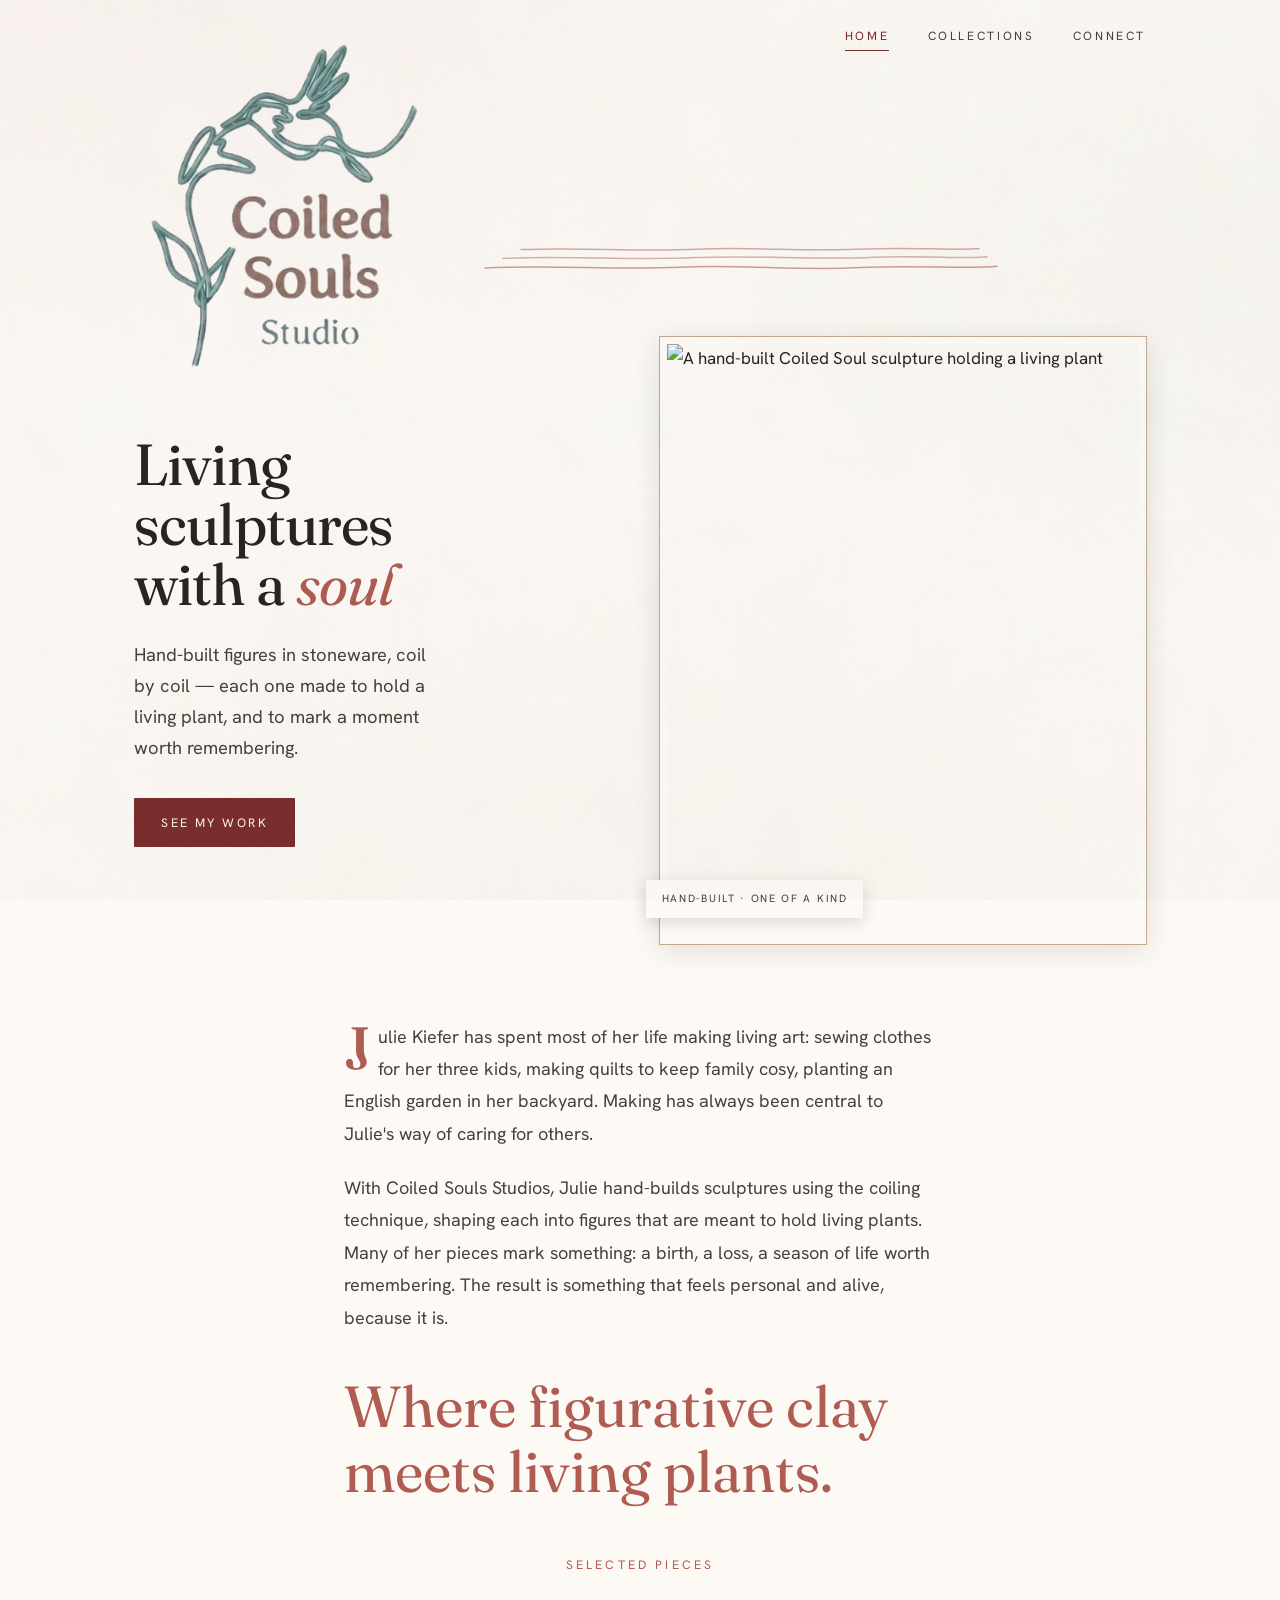
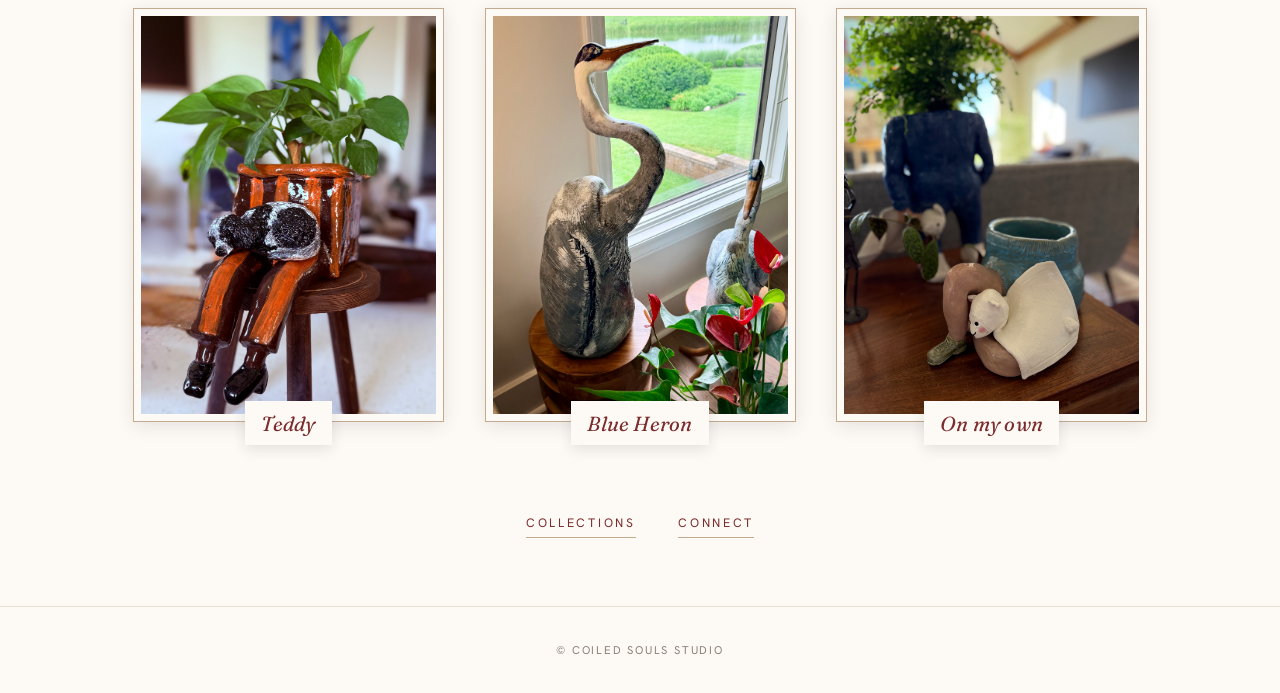
==== commit 92bdc336: "Collections content + ordering, Dear Friend memorial group, availability - Series displayed with "Se" ====
--- a/index.html
+++ b/index.html
@@ -43,16 +43,16 @@
   <p class="section-label">Selected Pieces</p>
   <section class="series-preview">
     <div class="series-card">
-      <a href="early-edition.html"><img src="Photos - website/Collection - Early Edition/Series - Morning Routine/Good intentions.jpg" alt="Good intentions" /></a>
-      <a href="early-edition.html" class="series-card-title">Good intentions</a>
+      <a href="other-works.html"><img src="Photos - website/Collection - Other works/Teddy2 (1).jpg" alt="Teddy" /></a>
+      <a href="other-works.html" class="series-card-title">Teddy</a>
     </div>
     <div class="series-card">
       <a href="other-works.html"><img src="Photos - website/Collection - Other works/Blue Heron/Blue Heron.jpg" alt="Blue Heron" /></a>
       <a href="other-works.html" class="series-card-title">Blue Heron</a>
     </div>
     <div class="series-card">
-      <a href="other-works.html"><img src="Photos - website/Collection - Other works/Dear Friend/With guitar.jpeg" alt="With guitar" /></a>
-      <a href="other-works.html" class="series-card-title">With guitar</a>
+      <a href="early-edition.html"><img src="Photos - website/Collection - Early Edition/On my own2.jpg" alt="On my own" /></a>
+      <a href="early-edition.html" class="series-card-title">On my own</a>
     </div>
   </section>
 
--- a/style.css
+++ b/style.css
@@ -279,6 +279,27 @@
   margin-bottom: 1.6rem;
 }
 
+/* caption/dedication for a bordered group */
+.group-caption {
+  text-align: center;
+  font-family: 'Fraunces', Georgia, serif;
+  font-style: italic;
+  font-size: 1.1rem;
+  color: var(--oxblood);
+  margin-top: 1.5rem;
+}
+
+/* small availability note, sits below a caption (smaller than the caption) */
+.piece-status {
+  display: block;
+  text-align: center;
+  font-size: 0.62rem;
+  letter-spacing: 0.14em;
+  text-transform: uppercase;
+  color: var(--mid-gray);
+  margin-top: 0.4rem;
+}
+
 /* individual pieces in a collection that are NOT part of a series:
    a plain grid, no surrounding border */
 .series-section > .series-grid { margin-bottom: clamp(2rem, 5vw, 3.5rem); }
@@ -332,7 +353,7 @@
   font-weight: 450;
   font-size: clamp(1.9rem, 4.5vw, 2.6rem);
   letter-spacing: -0.01em;
-  color: var(--charcoal);
+  color: var(--oxblood);
   margin-bottom: 2rem;
 }
 
